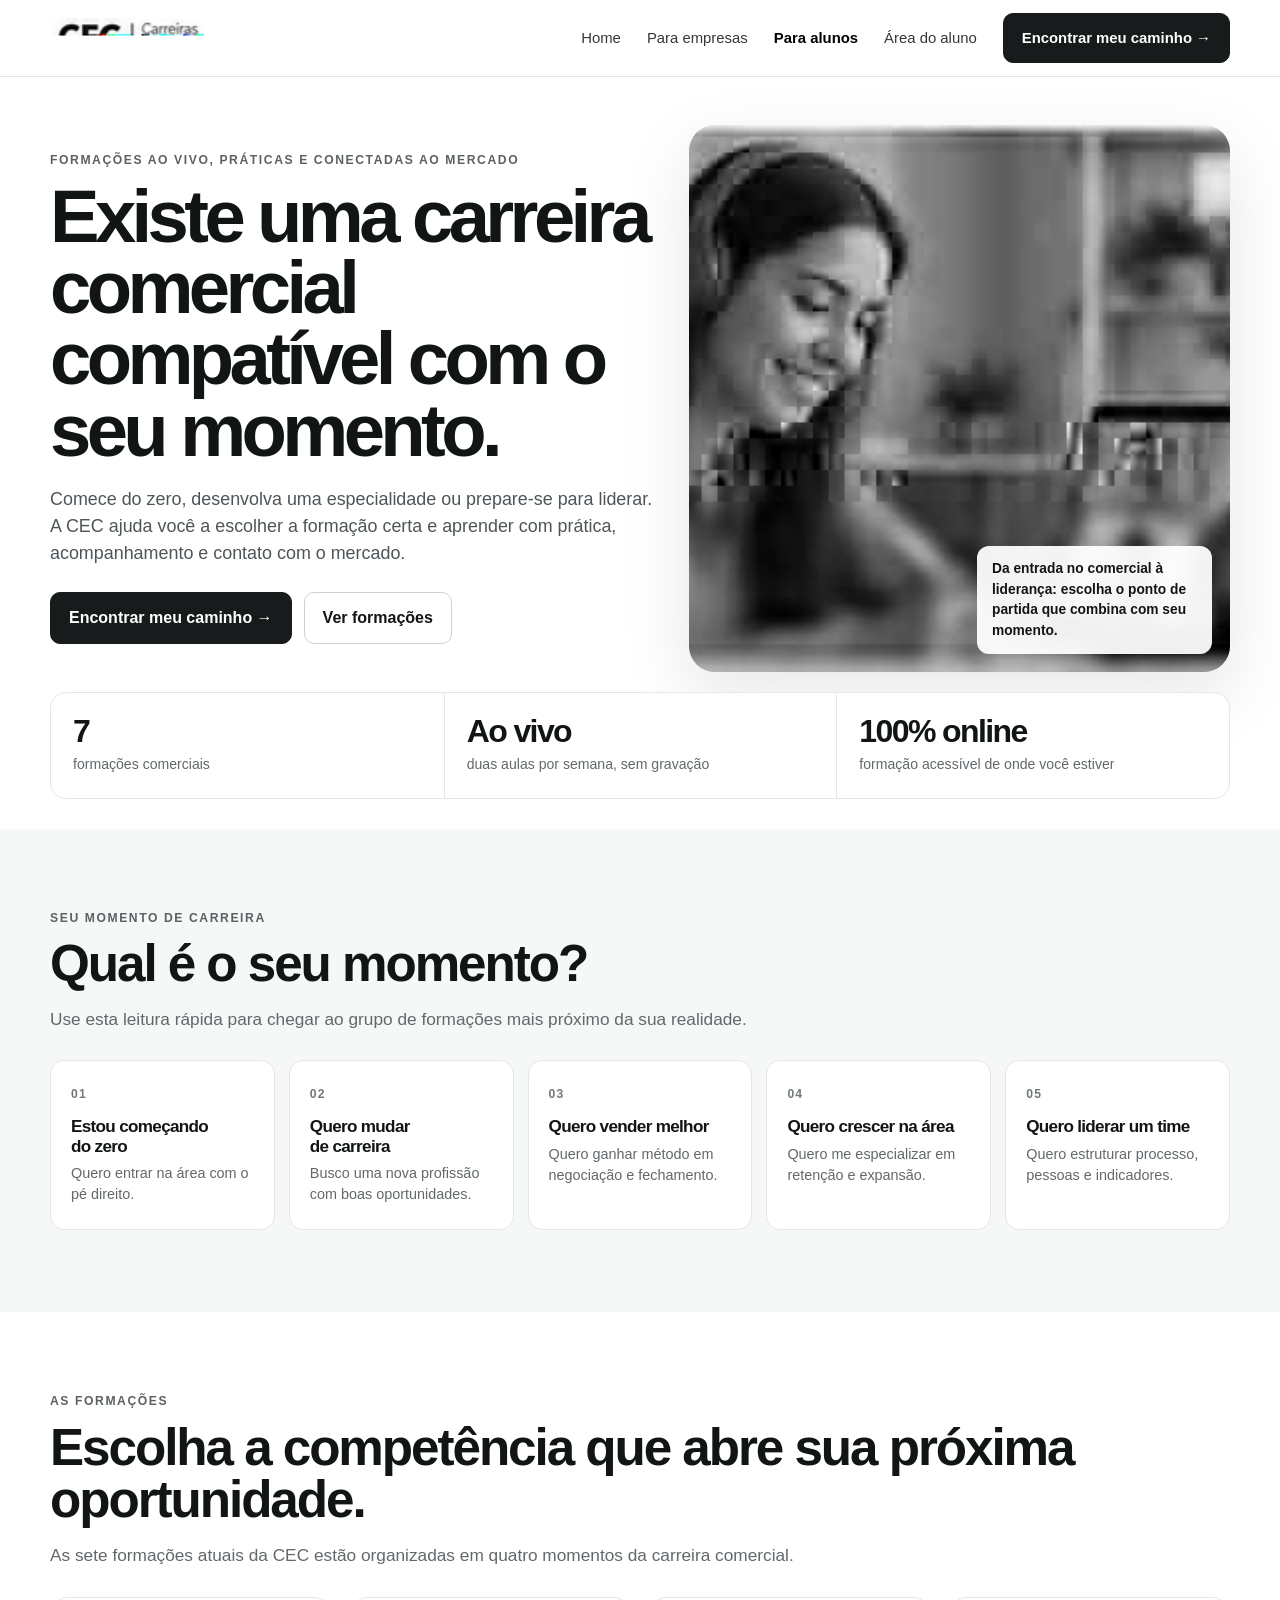
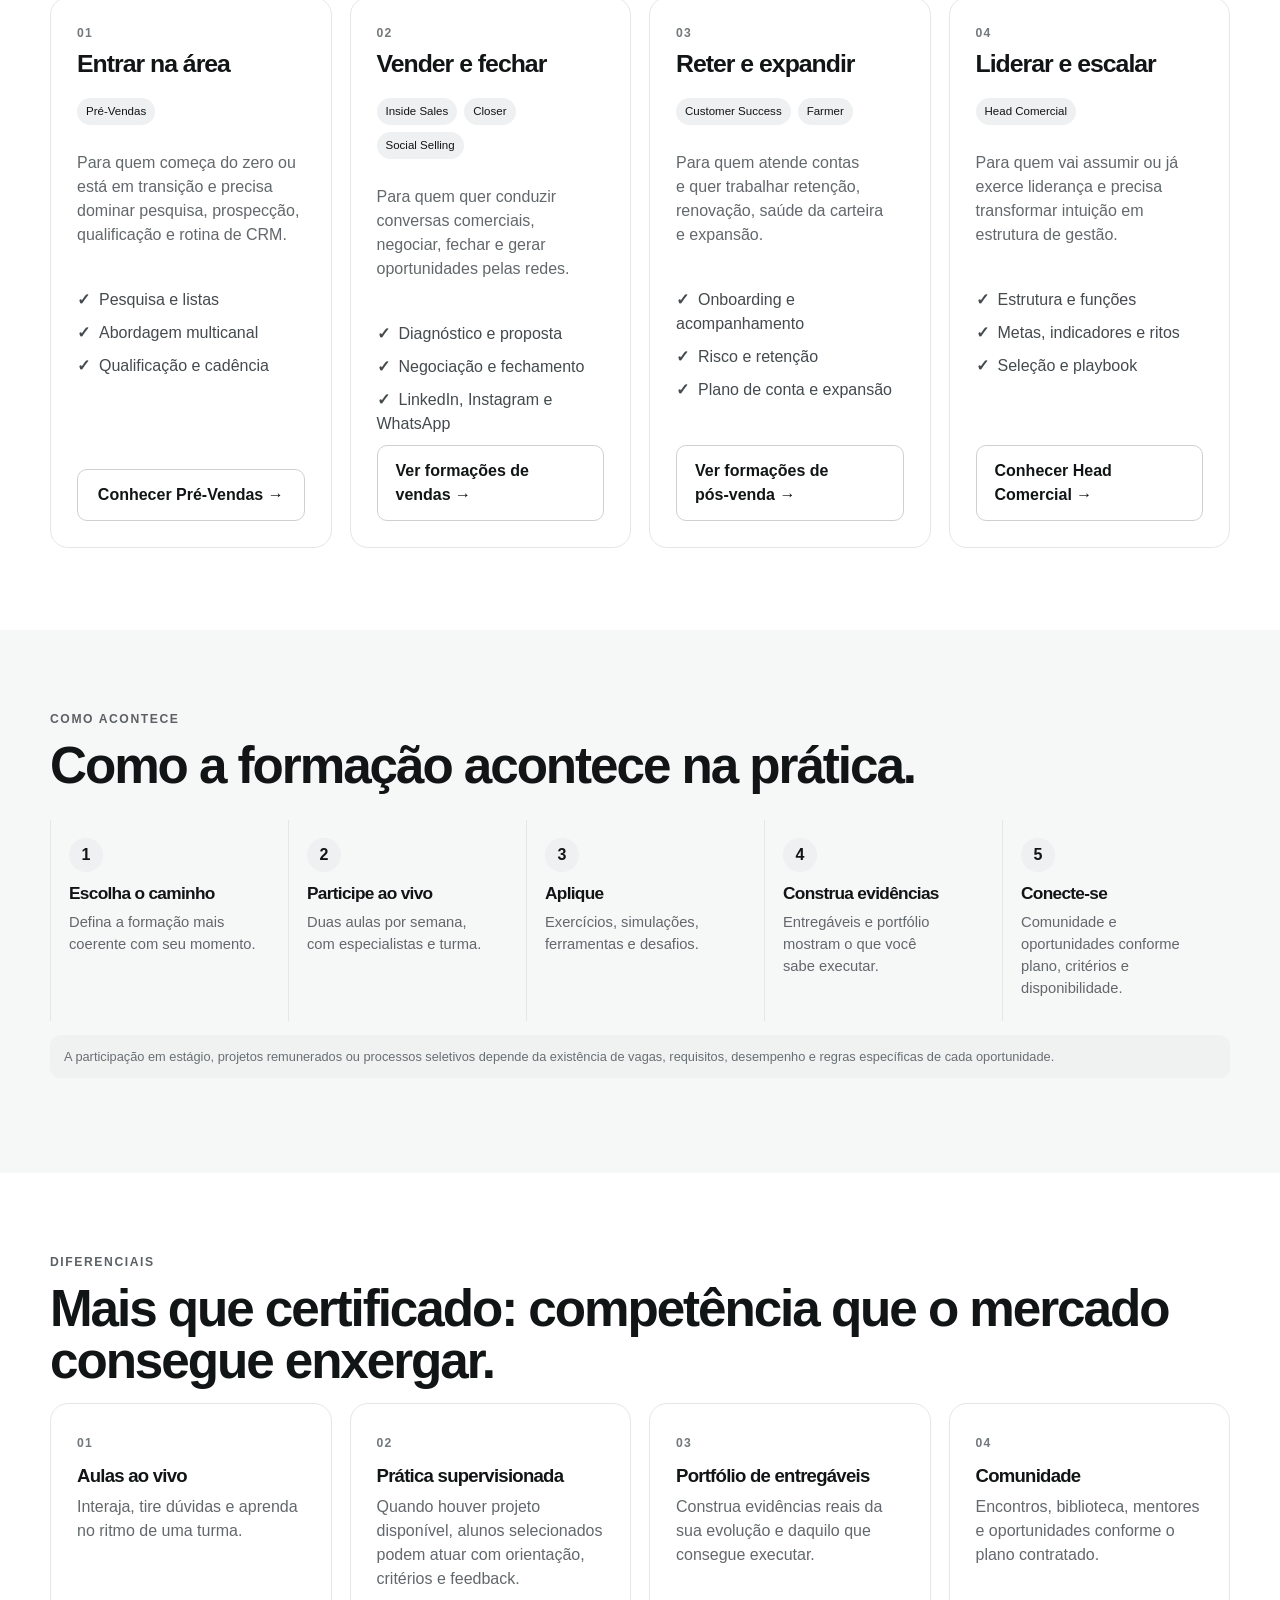
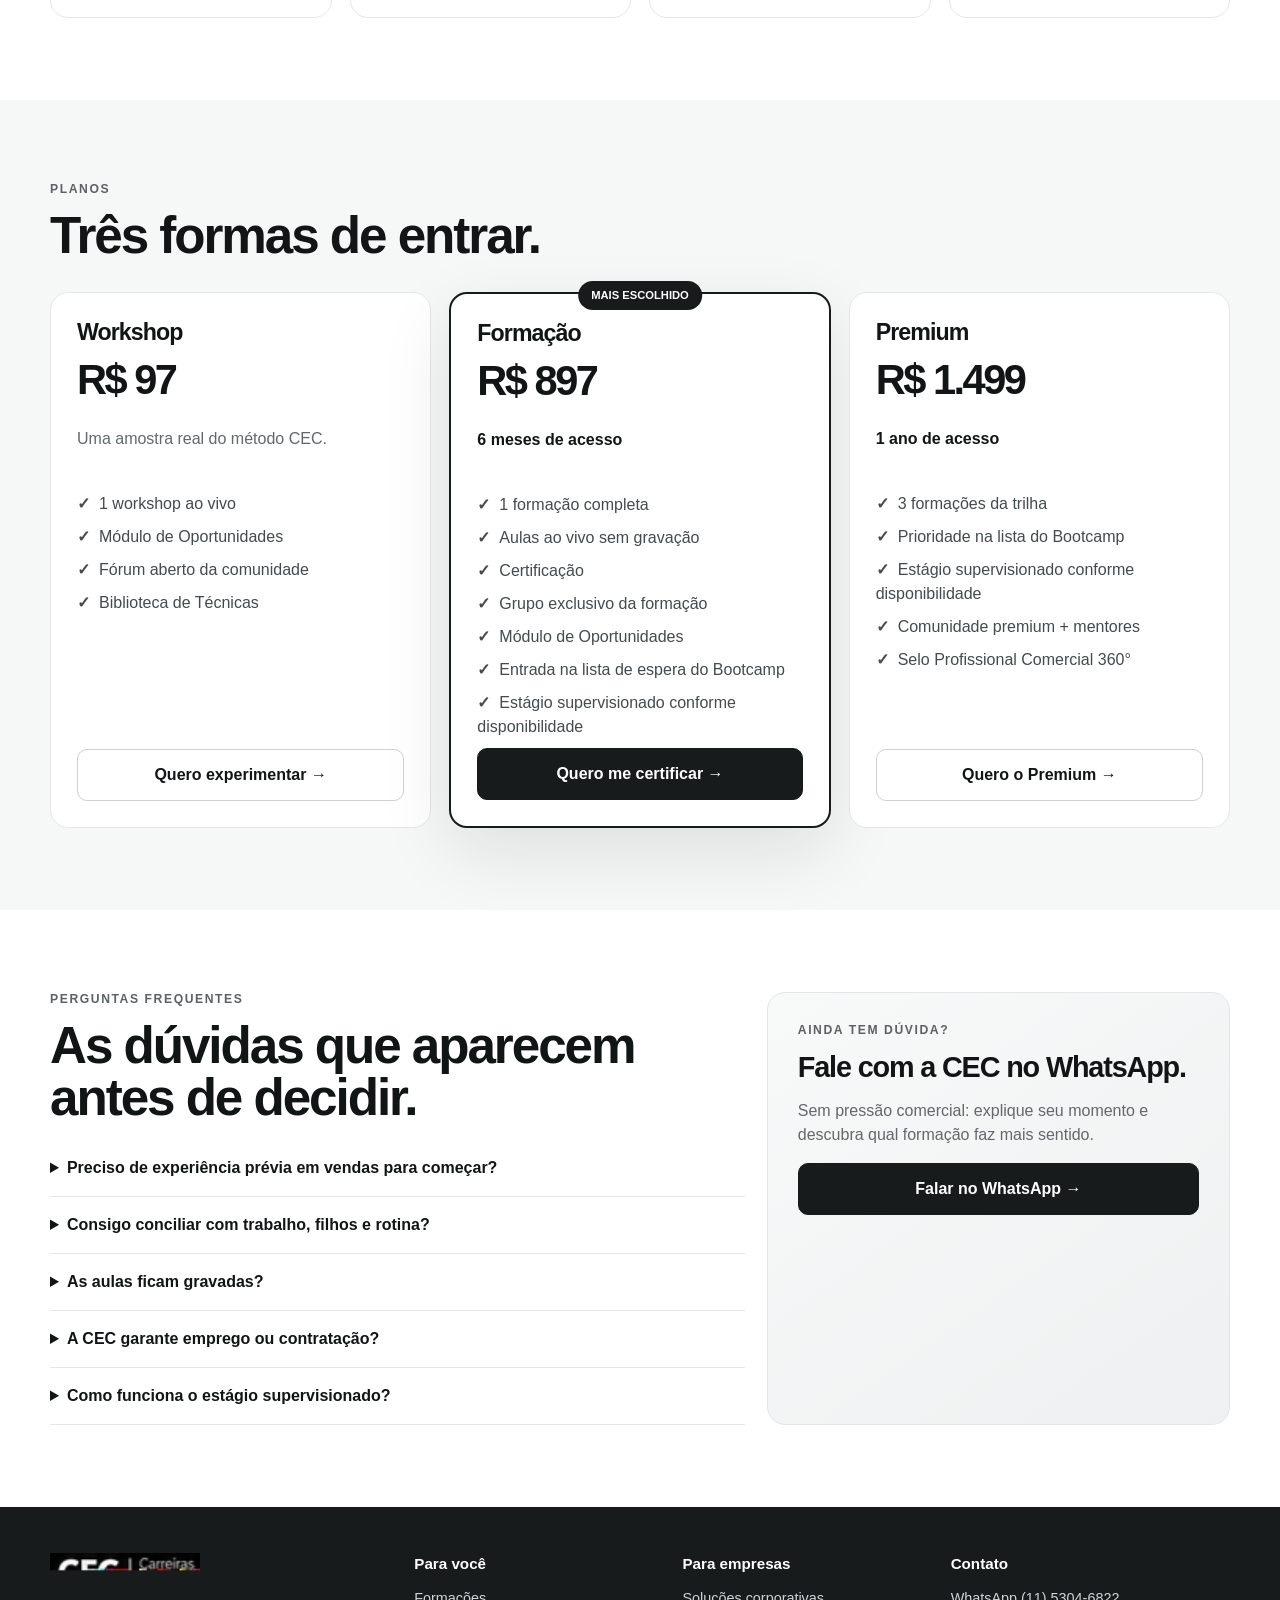
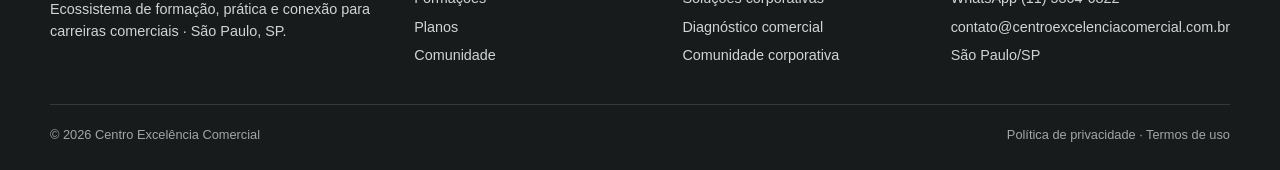
==== alunos/index.html @ f94719df "feat: publish CEC homologation website" ====
<!doctype html>
<html lang="pt-BR">
<head>
  <meta charset="utf-8">
  <meta name="viewport" content="width=device-width,initial-scale=1">
  <title>CEC para Alunos — Formações comerciais ao vivo e práticas</title>
  <meta name="description" content="Sete formações comerciais online e ao vivo, do Pré-Vendas à liderança, com prática, portfólio e comunidade.">
  <meta name="robots" content="noindex,nofollow">
  <meta name="theme-color" content="#121516">
  <meta property="og:title" content="CEC para Alunos">
  <meta property="og:description" content="Existe uma carreira comercial compatível com o seu momento.">
  <meta property="og:type" content="website">
  <link rel="stylesheet" href="/styles.css">
</head>
<body>
  <cec-header page="alunos"></cec-header>
  <main>
    <section class="hero">
      <div class="container hero-grid">
        <div class="hero-copy" data-reveal>
          <p class="eyebrow">Formações ao vivo, práticas e conectadas ao mercado</p>
          <h1>Existe uma carreira comercial compatível com o seu momento.</h1>
          <p>Comece do zero, desenvolva uma especialidade ou prepare-se para liderar. A CEC ajuda você a escolher a formação certa e aprender com prática, acompanhamento e contato com o mercado.</p>
          <div class="button-row">
            <a class="btn btn--primary" href="#momento">Encontrar meu caminho →</a>
            <a class="btn" href="#formacoes">Ver formações</a>
          </div>
        </div>
        <div class="hero-media" data-reveal>
          <img src="/assets/images/alunos-hero.jpg" alt="Profissional participando de uma formação online ao vivo" width="1200" height="800" fetchpriority="high">
          <div class="hero-note">Da entrada no comercial à liderança: escolha o ponto de partida que combina com seu momento.</div>
        </div>
      </div>
      <div class="container" data-reveal>
        <div class="stat-strip">
          <div class="stat"><strong>7</strong><span>formações comerciais</span></div>
          <div class="stat"><strong>Ao vivo</strong><span>duas aulas por semana, sem gravação</span></div>
          <div class="stat"><strong>100% online</strong><span>formação acessível de onde você estiver</span></div>
        </div>
      </div>
    </section>

    <section class="section section--soft" id="momento">
      <div class="container" data-reveal>
        <p class="eyebrow">Seu momento de carreira</p>
        <h2>Qual é o seu momento?</h2>
        <p class="lead">Use esta leitura rápida para chegar ao grupo de formações mais próximo da sua realidade.</p>
        <div class="moment-grid">
          <a class="moment-card" href="#track-entrada"><span class="kicker">01</span><h3>Estou começando do zero</h3><p>Quero entrar na área com o pé direito.</p></a>
          <a class="moment-card" href="#track-entrada"><span class="kicker">02</span><h3>Quero mudar de carreira</h3><p>Busco uma nova profissão com boas oportunidades.</p></a>
          <a class="moment-card" href="#track-vendas"><span class="kicker">03</span><h3>Quero vender melhor</h3><p>Quero ganhar método em negociação e fechamento.</p></a>
          <a class="moment-card" href="#track-pos"><span class="kicker">04</span><h3>Quero crescer na área</h3><p>Quero me especializar em retenção e expansão.</p></a>
          <a class="moment-card" href="#track-lideranca"><span class="kicker">05</span><h3>Quero liderar um time</h3><p>Quero estruturar processo, pessoas e indicadores.</p></a>
        </div>
      </div>
    </section>

    <section class="section" id="formacoes">
      <div class="container" data-reveal>
        <p class="eyebrow">As formações</p>
        <h2>Escolha a competência que abre sua próxima oportunidade.</h2>
        <p class="lead">As sete formações atuais da CEC estão organizadas em quatro momentos da carreira comercial.</p>
        <div class="track-grid">
          <article class="card track-card" id="track-entrada"><span class="index">01</span><h3>Entrar na área</h3><div class="tag-row"><a class="tag" href="https://www.centroexcelenciacomercial.com.br/cursos/pre-vendas" target="_blank" rel="noopener noreferrer">Pré‑Vendas</a></div><p class="muted">Para quem começa do zero ou está em transição e precisa dominar pesquisa, prospecção, qualificação e rotina de CRM.</p><ul class="check-list"><li>Pesquisa e listas</li><li>Abordagem multicanal</li><li>Qualificação e cadência</li></ul><a class="btn" href="https://www.centroexcelenciacomercial.com.br/cursos/pre-vendas" target="_blank" rel="noopener noreferrer">Conhecer Pré‑Vendas →</a></article>
          <article class="card track-card" id="track-vendas"><span class="index">02</span><h3>Vender e fechar</h3><div class="tag-row"><a class="tag" href="https://www.centroexcelenciacomercial.com.br/cursos/inside-sales" target="_blank" rel="noopener noreferrer">Inside Sales</a><a class="tag" href="https://www.centroexcelenciacomercial.com.br/cursos/closer" target="_blank" rel="noopener noreferrer">Closer</a><a class="tag" href="https://www.centroexcelenciacomercial.com.br/cursos/social-selling" target="_blank" rel="noopener noreferrer">Social Selling</a></div><p class="muted">Para quem quer conduzir conversas comerciais, negociar, fechar e gerar oportunidades pelas redes.</p><ul class="check-list"><li>Diagnóstico e proposta</li><li>Negociação e fechamento</li><li>LinkedIn, Instagram e WhatsApp</li></ul><a class="btn" href="https://www.centroexcelenciacomercial.com.br/cursos/inside-sales" target="_blank" rel="noopener noreferrer">Ver formações de vendas →</a></article>
          <article class="card track-card" id="track-pos"><span class="index">03</span><h3>Reter e expandir</h3><div class="tag-row"><a class="tag" href="https://www.centroexcelenciacomercial.com.br/cursos/customer-success" target="_blank" rel="noopener noreferrer">Customer Success</a><a class="tag" href="https://www.centroexcelenciacomercial.com.br/cursos/farmer" target="_blank" rel="noopener noreferrer">Farmer</a></div><p class="muted">Para quem atende contas e quer trabalhar retenção, renovação, saúde da carteira e expansão.</p><ul class="check-list"><li>Onboarding e acompanhamento</li><li>Risco e retenção</li><li>Plano de conta e expansão</li></ul><a class="btn" href="https://www.centroexcelenciacomercial.com.br/cursos/customer-success" target="_blank" rel="noopener noreferrer">Ver formações de pós‑venda →</a></article>
          <article class="card track-card" id="track-lideranca"><span class="index">04</span><h3>Liderar e escalar</h3><div class="tag-row"><a class="tag" href="https://www.centroexcelenciacomercial.com.br/cursos/head-comercial" target="_blank" rel="noopener noreferrer">Head Comercial</a></div><p class="muted">Para quem vai assumir ou já exerce liderança e precisa transformar intuição em estrutura de gestão.</p><ul class="check-list"><li>Estrutura e funções</li><li>Metas, indicadores e ritos</li><li>Seleção e playbook</li></ul><a class="btn" href="https://www.centroexcelenciacomercial.com.br/cursos/head-comercial" target="_blank" rel="noopener noreferrer">Conhecer Head Comercial →</a></article>
        </div>
      </div>
    </section>

    <section class="section section--soft">
      <div class="container" data-reveal>
        <p class="eyebrow">Como acontece</p>
        <h2>Como a formação acontece na prática.</h2>
        <div class="timeline-5">
          <div class="step"><span class="step-num">1</span><h3>Escolha o caminho</h3><p>Defina a formação mais coerente com seu momento.</p></div>
          <div class="step"><span class="step-num">2</span><h3>Participe ao vivo</h3><p>Duas aulas por semana, com especialistas e turma.</p></div>
          <div class="step"><span class="step-num">3</span><h3>Aplique</h3><p>Exercícios, simulações, ferramentas e desafios.</p></div>
          <div class="step"><span class="step-num">4</span><h3>Construa evidências</h3><p>Entregáveis e portfólio mostram o que você sabe executar.</p></div>
          <div class="step"><span class="step-num">5</span><h3>Conecte-se</h3><p>Comunidade e oportunidades conforme plano, critérios e disponibilidade.</p></div>
        </div>
        <p class="disclaimer">A participação em estágio, projetos remunerados ou processos seletivos depende da existência de vagas, requisitos, desempenho e regras específicas de cada oportunidade.</p>
      </div>
    </section>

    <section class="section">
      <div class="container" data-reveal>
        <p class="eyebrow">Diferenciais</p>
        <h2>Mais que certificado: competência que o mercado consegue enxergar.</h2>
        <div class="grid-4">
          <article class="card feature-card"><span class="kicker">01</span><h3>Aulas ao vivo</h3><p>Interaja, tire dúvidas e aprenda no ritmo de uma turma.</p></article>
          <article class="card feature-card"><span class="kicker">02</span><h3>Prática supervisionada</h3><p>Quando houver projeto disponível, alunos selecionados podem atuar com orientação, critérios e feedback.</p></article>
          <article class="card feature-card"><span class="kicker">03</span><h3>Portfólio de entregáveis</h3><p>Construa evidências reais da sua evolução e daquilo que consegue executar.</p></article>
          <article class="card feature-card"><span class="kicker">04</span><h3>Comunidade</h3><p>Encontros, biblioteca, mentores e oportunidades conforme o plano contratado.</p></article>
        </div>
      </div>
    </section>

    <section class="section section--soft" id="planos">
      <div class="container" data-reveal>
        <p class="eyebrow">Planos</p>
        <h2>Três formas de entrar.</h2>
        <div class="plans-grid">
          <article class="card plan-card"><h3>Workshop</h3><div class="price">R$ 97</div><p class="muted">Uma amostra real do método CEC.</p><ul class="check-list"><li>1 workshop ao vivo</li><li>Módulo de Oportunidades</li><li>Fórum aberto da comunidade</li><li>Biblioteca de Técnicas</li></ul><a class="btn" href="https://comunidade.centroexcelenciacomercial.com.br/registrar" target="_blank" rel="noopener noreferrer">Quero experimentar →</a></article>
          <article class="card plan-card plan-card--featured"><span class="plan-badge">MAIS ESCOLHIDO</span><h3>Formação</h3><div class="price">R$ 897</div><p><strong>6 meses de acesso</strong></p><ul class="check-list"><li>1 formação completa</li><li>Aulas ao vivo sem gravação</li><li>Certificação</li><li>Grupo exclusivo da formação</li><li>Módulo de Oportunidades</li><li>Entrada na lista de espera do Bootcamp</li><li>Estágio supervisionado conforme disponibilidade</li></ul><a class="btn btn--primary" href="https://comunidade.centroexcelenciacomercial.com.br/registrar" target="_blank" rel="noopener noreferrer">Quero me certificar →</a></article>
          <article class="card plan-card"><h3>Premium</h3><div class="price">R$ 1.499</div><p><strong>1 ano de acesso</strong></p><ul class="check-list"><li>3 formações da trilha</li><li>Prioridade na lista do Bootcamp</li><li>Estágio supervisionado conforme disponibilidade</li><li>Comunidade premium + mentores</li><li>Selo Profissional Comercial 360°</li></ul><a class="btn" href="https://comunidade.centroexcelenciacomercial.com.br/registrar" target="_blank" rel="noopener noreferrer">Quero o Premium →</a></article>
        </div>
      </div>
    </section>

    <section class="section">
      <div class="container faq-layout" data-reveal>
        <div>
          <p class="eyebrow">Perguntas frequentes</p>
          <h2>As dúvidas que aparecem antes de decidir.</h2>
          <details><summary>Preciso de experiência prévia em vendas para começar?</summary><p>Não. A formação em Pré‑Vendas foi desenhada para quem começa do zero. Quem já atua pode entrar diretamente em uma formação mais avançada.</p></details>
          <details><summary>Consigo conciliar com trabalho, filhos e rotina?</summary><p>As aulas ao vivo acontecem duas vezes por semana e há materiais e exercícios para estudar no seu tempo. A formação é online, mas exige participação e prática.</p></details>
          <details><summary>As aulas ficam gravadas?</summary><p>Não. As aulas são ao vivo, sem gravação. Materiais de apoio e a Biblioteca de Técnicas ficam disponíveis conforme o plano.</p></details>
          <details><summary>A CEC garante emprego ou contratação?</summary><p>Não. A CEC oferece formação, prática e conexão com oportunidades. Contratação e renda dependem de vagas, critérios das empresas e desempenho de cada participante.</p></details>
          <details><summary>Como funciona o estágio supervisionado?</summary><p>É uma prática guiada, disponível apenas quando houver projeto e para alunos selecionados conforme os critérios de cada oportunidade.</p></details>
        </div>
        <aside class="cta-panel">
          <p class="eyebrow">Ainda tem dúvida?</p>
          <h3 style="font-size:1.8rem;margin:0 0 12px">Fale com a CEC no WhatsApp.</h3>
          <p class="muted">Sem pressão comercial: explique seu momento e descubra qual formação faz mais sentido.</p>
          <a class="btn btn--primary btn--full" href="https://api.whatsapp.com/send/?phone=551153046822&text=Ol%C3%A1%21%20Vim%20pelo%20site%20da%20CEC%20e%20quero%20entender%20qual%20forma%C3%A7%C3%A3o%20combina%20comigo." target="_blank" rel="noopener noreferrer">Falar no WhatsApp →</a>
        </aside>
      </div>
    </section>
  </main>
  <cec-footer></cec-footer>
  <a class="btn btn--primary mobile-cta" href="https://api.whatsapp.com/send/?phone=551153046822" target="_blank" rel="noopener noreferrer">Falar com a CEC no WhatsApp</a>
  <script type="module" src="/app.js"></script>
</body>
</html>
---- styles.css ----
/* CEC Website — consolidated stylesheet */
:root {
  --cec-ink:#121516; --cec-ink-2:#252a2c; --cec-muted:#62686b; --cec-muted-2:#7d8386;
  --cec-line:#e4e6e7; --cec-soft:#f6f7f7; --cec-soft-2:#eef0f1; --cec-paper:#fff;
  --cec-dark:#171b1c; --cec-focus:#3154d5; --cec-radius-sm:10px; --cec-radius:18px;
  --cec-radius-lg:26px; --cec-shadow-sm:0 10px 30px rgba(17,21,22,.06);
  --cec-shadow:0 24px 70px rgba(17,21,22,.10); --cec-max:1180px;
  --cec-font:Inter,ui-sans-serif,-apple-system,BlinkMacSystemFont,"Segoe UI",Roboto,Helvetica,Arial,sans-serif;
}
*{box-sizing:border-box} html{scroll-behavior:smooth;scroll-padding-top:92px}
body{margin:0;font-family:var(--cec-font);color:var(--cec-ink);background:var(--cec-paper);line-height:1.5;-webkit-font-smoothing:antialiased;text-rendering:optimizeLegibility}
body.menu-open{overflow:hidden} img{display:block;max-width:100%} a{color:inherit;text-decoration:none}
button,input,select,textarea{font:inherit} button{color:inherit}
a:focus-visible,button:focus-visible,input:focus-visible,select:focus-visible,textarea:focus-visible,summary:focus-visible{outline:3px solid var(--cec-focus);outline-offset:3px}
::selection{background:#dfe3e5;color:#050606}.container{width:min(var(--cec-max),calc(100% - 40px));margin-inline:auto}
.section{padding:82px 0}.section--compact{padding:56px 0}.section--soft{background:var(--cec-soft)}
.section--dark{background:var(--cec-dark);color:#fff}.eyebrow{margin:0 0 12px;color:#5b6164;font-size:.76rem;line-height:1.3;font-weight:800;letter-spacing:.13em;text-transform:uppercase}
.section--dark .eyebrow{color:#bfc5c7}h1,h2,h3,p{text-wrap:pretty}h1,h2,h3{letter-spacing:-.04em}
h2{margin:0 0 16px;font-size:clamp(2rem,4vw,3.6rem);line-height:1.02}h3{line-height:1.12}
.lead{max-width:790px;margin:0;color:var(--cec-muted);font-size:1.08rem}.section--dark .lead{color:#c9ced0}
.muted{color:var(--cec-muted)}.small{font-size:.84rem;color:var(--cec-muted)}
[data-reveal]{opacity:0;transform:translateY(18px);transition:opacity .55s ease,transform .55s ease}[data-reveal].is-visible{opacity:1;transform:translateY(0)}
.btn{display:inline-flex;align-items:center;justify-content:center;gap:10px;min-height:48px;padding:13px 18px;border:1px solid #cdd1d3;border-radius:var(--cec-radius-sm);background:#fff;font-weight:780;cursor:pointer;transition:transform .18s ease,border-color .18s ease,background .18s ease,color .18s ease}
.btn:hover{transform:translateY(-1px);border-color:#aeb4b7}.btn--primary{color:#fff;border-color:var(--cec-dark);background:var(--cec-dark)}.btn--primary:hover{background:#050707}
.btn--full{width:100%}.button-row{display:flex;flex-wrap:wrap;gap:12px;margin-top:26px}
.site-header{position:sticky;top:0;z-index:50;border-bottom:1px solid var(--cec-line);background:rgba(255,255,255,.94);backdrop-filter:blur(14px)}
.header-inner{display:flex;align-items:center;justify-content:space-between;gap:24px;min-height:76px}.brand{display:inline-flex;align-items:center}.brand img{width:154px;height:auto}
.nav{display:flex;align-items:center;gap:26px;font-size:.93rem}.nav>a:not(.btn){color:#34393b}.nav>a:not(.btn):hover,.nav>a[aria-current="page"]{color:#000}.nav>a[aria-current="page"]{font-weight:760}
.nav-toggle{display:none;width:44px;height:44px;border:0;border-radius:10px;background:transparent;cursor:pointer}
.nav-toggle-lines,.nav-toggle-lines::before,.nav-toggle-lines::after{position:relative;display:block;width:22px;height:2px;margin:auto;background:var(--cec-ink);transition:.2s ease;content:""}
.nav-toggle-lines::before{position:absolute;top:-7px}.nav-toggle-lines::after{position:absolute;top:7px}.nav-toggle[aria-expanded="true"] .nav-toggle-lines{background:transparent}
.nav-toggle[aria-expanded="true"] .nav-toggle-lines::before{top:0;transform:rotate(45deg)}.nav-toggle[aria-expanded="true"] .nav-toggle-lines::after{top:0;transform:rotate(-45deg)}
.site-footer{padding:46px 0 26px;color:#fff;background:var(--cec-dark)}.footer-grid{display:grid;grid-template-columns:1.4fr repeat(3,1fr);gap:28px}
.footer-grid h4{margin:0 0 12px;font-size:.95rem}.footer-grid a,.footer-grid p{display:block;margin:7px 0;color:#cfd5d7;font-size:.9rem}.footer-grid a:hover{color:#fff}
.footer-logo{width:150px;filter:invert(1)}.footer-bottom{display:flex;justify-content:space-between;gap:20px;margin-top:30px;padding-top:20px;border-top:1px solid #343a3c;color:#9fa7aa;font-size:.8rem}
.card{padding:26px;border:1px solid var(--cec-line);border-radius:var(--cec-radius);background:#fff}.card--dark{color:#fff;border-color:var(--cec-dark);background:var(--cec-dark)}
.card--lift{transition:transform .2s ease,box-shadow .2s ease,border-color .2s ease}.card--lift:hover{transform:translateY(-4px);border-color:#cdd1d3;box-shadow:var(--cec-shadow-sm)}
.index,.kicker{font-size:.76rem;font-weight:850;letter-spacing:.1em;text-transform:uppercase;color:#72787b}.card--dark .index,.card--dark .kicker{color:#bdc4c7}
.grid-2,.grid-3,.grid-4,.grid-5{display:grid;gap:18px}.grid-2{grid-template-columns:repeat(2,minmax(0,1fr))}.grid-3{grid-template-columns:repeat(3,minmax(0,1fr))}
.grid-4{grid-template-columns:repeat(4,minmax(0,1fr))}.grid-5{grid-template-columns:repeat(5,minmax(0,1fr))}
.hero{padding:48px 0 30px;overflow:hidden}.hero-grid{display:grid;grid-template-columns:1.06fr .94fr;align-items:stretch;gap:30px}.hero-copy{align-self:center;padding:28px 0}
.hero h1{max-width:900px;margin:0 0 20px;font-size:clamp(2.8rem,5.8vw,5rem);line-height:.96;letter-spacing:-.062em}.hero-copy>p:not(.eyebrow){max-width:760px;margin:0;color:#4e5558;font-size:1.12rem}
.hero-media{position:relative;min-height:440px;overflow:hidden;border-radius:var(--cec-radius-lg);background:#dfe2e3;box-shadow:var(--cec-shadow)}
.hero-media img{width:100%;height:100%;object-fit:cover;filter:grayscale(1);transform:scale(1.015);transition:transform .7s ease}.hero-media:hover img{transform:scale(1.045)}
.hero-media::after{position:absolute;inset:0;background:linear-gradient(180deg,transparent 58%,rgba(0,0,0,.2));content:"";pointer-events:none}
.hero-note{position:absolute;right:18px;bottom:18px;z-index:2;max-width:235px;padding:13px 15px;border-radius:12px;background:rgba(255,255,255,.94);box-shadow:0 10px 35px rgba(0,0,0,.1);font-size:.86rem;font-weight:700}
.stat-strip{display:grid;grid-template-columns:repeat(3,1fr);margin-top:20px;overflow:hidden;border:1px solid var(--cec-line);border-radius:16px;background:#fff}.stat{padding:22px}.stat+.stat{border-left:1px solid var(--cec-line)}
.stat strong{display:block;font-size:2rem;line-height:1;letter-spacing:-.05em}.stat span{display:block;margin-top:7px;color:var(--cec-muted);font-size:.88rem}
.step-strip{display:grid;grid-template-columns:repeat(4,1fr);gap:14px;margin-top:28px}.step{padding:18px 18px 22px;border-top:1px solid #cfd3d5}
.step-num{display:inline-grid;place-items:center;width:34px;height:34px;margin-bottom:12px;border-radius:50%;background:var(--cec-soft-2);font-weight:850}.step h3{margin:0 0 7px;font-size:1.08rem}.step p{margin:0;color:var(--cec-muted);font-size:.92rem}
.check-list{margin:16px 0 0;padding:0;list-style:none}.check-list li{margin:9px 0;color:#444a4d}.check-list li::before{margin-right:9px;font-weight:900;content:"✓"}.card--dark .check-list li{color:#d7dcde}
.disclaimer{margin-top:14px;padding:12px 14px;border-radius:10px;background:#f0f2f2;color:#686f72;font-size:.8rem}.tag-row{display:flex;flex-wrap:wrap;gap:7px;margin:10px 0}
.tag{padding:5px 9px;border-radius:999px;background:var(--cec-soft-2);font-size:.72rem}.tag:hover{background:#dfe3e4}
.mobile-cta{display:none;position:fixed;left:14px;right:14px;bottom:14px;z-index:60;box-shadow:0 12px 34px rgba(0,0,0,.18)}
.home-choice{display:grid;grid-template-columns:repeat(2,minmax(0,1fr));gap:18px;margin-top:28px}.home-choice .card{min-height:325px;display:flex;flex-direction:column}.home-choice h3{margin:8px 0 12px;font-size:clamp(1.65rem,3vw,2.35rem)}.home-choice p{margin:0;color:var(--cec-muted)}.home-choice .btn{margin-top:auto}
.home-trust{display:grid;grid-template-columns:1.1fr .9fr;gap:24px;align-items:center;padding:34px;border:1px solid var(--cec-line);border-radius:22px;background:linear-gradient(135deg,#fafafa,#eef0f1)}
.problem-head{max-width:860px;margin:0 auto 34px;text-align:center}.problem-card h3,.feature-card h3{margin:12px 0 8px;font-size:1.16rem}.problem-card p,.feature-card p{margin:0;color:var(--cec-muted)}
.solutions-grid{display:grid;grid-template-columns:repeat(5,minmax(0,1fr));gap:14px;margin-top:28px}.solution-card{display:flex;flex-direction:column;min-height:320px}.solution-card h3{margin:8px 0 12px;font-size:1.35rem}.solution-card p{margin:0}.solution-card .btn{margin-top:auto}
.compare-grid{display:grid;grid-template-columns:1fr 1fr;gap:18px;margin-top:28px}.compare-list{margin:0;padding:0;list-style:none}.compare-list li{display:flex;gap:10px;padding:12px 0;border-bottom:1px solid var(--cec-line)}.card--dark .compare-list li{border-color:#3b4244}
.proof-grid{display:grid;grid-template-columns:.8fr 1.2fr;gap:18px}.proof-stat{padding:18px 0}.proof-stat+.proof-stat{border-top:1px solid var(--cec-line)}.proof-stat strong{display:block;font-size:2rem;letter-spacing:-.05em}.proof-stat span{color:var(--cec-muted)}
.form-layout{display:grid;grid-template-columns:.88fr 1.12fr;gap:24px;align-items:start}.form-grid{display:grid;grid-template-columns:1fr 1fr;gap:13px}.field--full{grid-column:1/-1}.field label{display:block;margin-bottom:7px;font-size:.8rem;font-weight:760}
.field input,.field select,.field textarea{width:100%;padding:12px 13px;border:1px solid #d7dbdd;border-radius:9px;background:#fff;color:var(--cec-ink)}.field textarea{min-height:98px;resize:vertical}.form-status{min-height:22px;margin:12px 0 0;color:var(--cec-muted);font-size:.82rem}
.moment-grid{display:grid;grid-template-columns:repeat(5,minmax(0,1fr));gap:14px;margin-top:28px}.moment-card{min-height:170px;padding:20px;border:1px solid var(--cec-line);border-radius:14px;background:#fff;transition:transform .2s ease,box-shadow .2s ease}
.moment-card:hover{transform:translateY(-3px);box-shadow:var(--cec-shadow-sm)}.moment-card h3{margin:12px 0 7px;font-size:1.07rem}.moment-card p{margin:0;color:var(--cec-muted);font-size:.9rem}
.track-grid{display:grid;grid-template-columns:repeat(4,minmax(0,1fr));gap:18px;margin-top:28px}.track-card{display:flex;flex-direction:column;min-height:460px}.track-card h3{margin:8px 0 10px;font-size:1.55rem}.track-card .btn{margin-top:auto}
.timeline-5{display:grid;grid-template-columns:repeat(5,minmax(0,1fr));gap:10px;margin-top:28px}.timeline-5 .step{border-top:0;border-left:1px solid var(--cec-line)}
.plans-grid{display:grid;grid-template-columns:repeat(3,minmax(0,1fr));gap:18px;margin-top:30px;align-items:stretch}.plan-card{position:relative;display:flex;flex-direction:column}.plan-card h3{margin:0 0 4px;font-size:1.45rem}.plan-card .btn{margin-top:auto}
.plan-card--featured{border:2px solid var(--cec-dark);box-shadow:var(--cec-shadow)}.plan-badge{position:absolute;top:-13px;left:50%;transform:translateX(-50%);padding:6px 13px;border-radius:999px;background:var(--cec-dark);color:#fff;font-size:.7rem;font-weight:850;white-space:nowrap}
.price{font-size:2.6rem;font-weight:850;letter-spacing:-.06em}.faq-layout{display:grid;grid-template-columns:1.2fr .8fr;gap:22px}.faq-layout details{padding:16px 0;border-bottom:1px solid var(--cec-line)}.faq-layout summary{cursor:pointer;font-weight:760}.faq-layout details p{margin:10px 0 4px;color:var(--cec-muted)}
.cta-panel{padding:30px;border:1px solid var(--cec-line);border-radius:var(--cec-radius);background:linear-gradient(145deg,#f8f9f9,#eef0f1)}
@media(max-width:1080px){.solutions-grid{grid-template-columns:repeat(2,1fr)}.track-grid{grid-template-columns:repeat(2,1fr)}.moment-grid{grid-template-columns:repeat(3,1fr)}}
@media(max-width:980px){.nav-toggle{display:inline-grid;place-items:center}.nav{display:none;position:absolute;left:20px;right:20px;top:68px;padding:16px;border:1px solid var(--cec-line);border-radius:14px;background:#fff;box-shadow:var(--cec-shadow);flex-direction:column;align-items:stretch;gap:8px}.nav.open{display:flex}.nav>a:not(.btn){padding:11px 8px}.hero-grid{grid-template-columns:1fr}.hero-media{min-height:350px}.grid-5{grid-template-columns:repeat(2,1fr)}.grid-4{grid-template-columns:repeat(2,1fr)}.step-strip{grid-template-columns:repeat(2,1fr)}.footer-grid{grid-template-columns:1fr 1fr}.home-trust,.form-layout,.proof-grid,.faq-layout{grid-template-columns:1fr}.timeline-5{grid-template-columns:repeat(2,1fr)}}
@media(max-width:680px){.container{width:min(var(--cec-max),calc(100% - 26px))}.section{padding:60px 0}.section--compact{padding:44px 0}.header-inner{min-height:68px}.brand img{width:136px}.hero{padding-top:26px}.hero-copy{padding:8px 0}.hero h1{font-size:2.7rem}.hero-media{min-height:290px}.hero-note{left:14px;right:14px;bottom:14px;max-width:none}.grid-2,.grid-3,.grid-4,.grid-5,.step-strip,.stat-strip,.footer-grid,.home-choice,.solutions-grid,.moment-grid,.track-grid,.plans-grid,.compare-grid,.timeline-5,.form-grid{grid-template-columns:1fr}.field--full{grid-column:auto}.stat+.stat{border-left:0;border-top:1px solid var(--cec-line)}.footer-bottom{display:block}.footer-bottom>*{display:block;margin-top:8px}.site-footer{padding-bottom:92px}.mobile-cta.visible{display:flex}.home-choice .card,.solution-card,.track-card{min-height:0}}
@media(prefers-reduced-motion:reduce){html{scroll-behavior:auto}*,*::before,*::after{animation-duration:.01ms!important;animation-iteration-count:1!important;transition-duration:.01ms!important;scroll-behavior:auto!important}[data-reveal]{opacity:1;transform:none}}
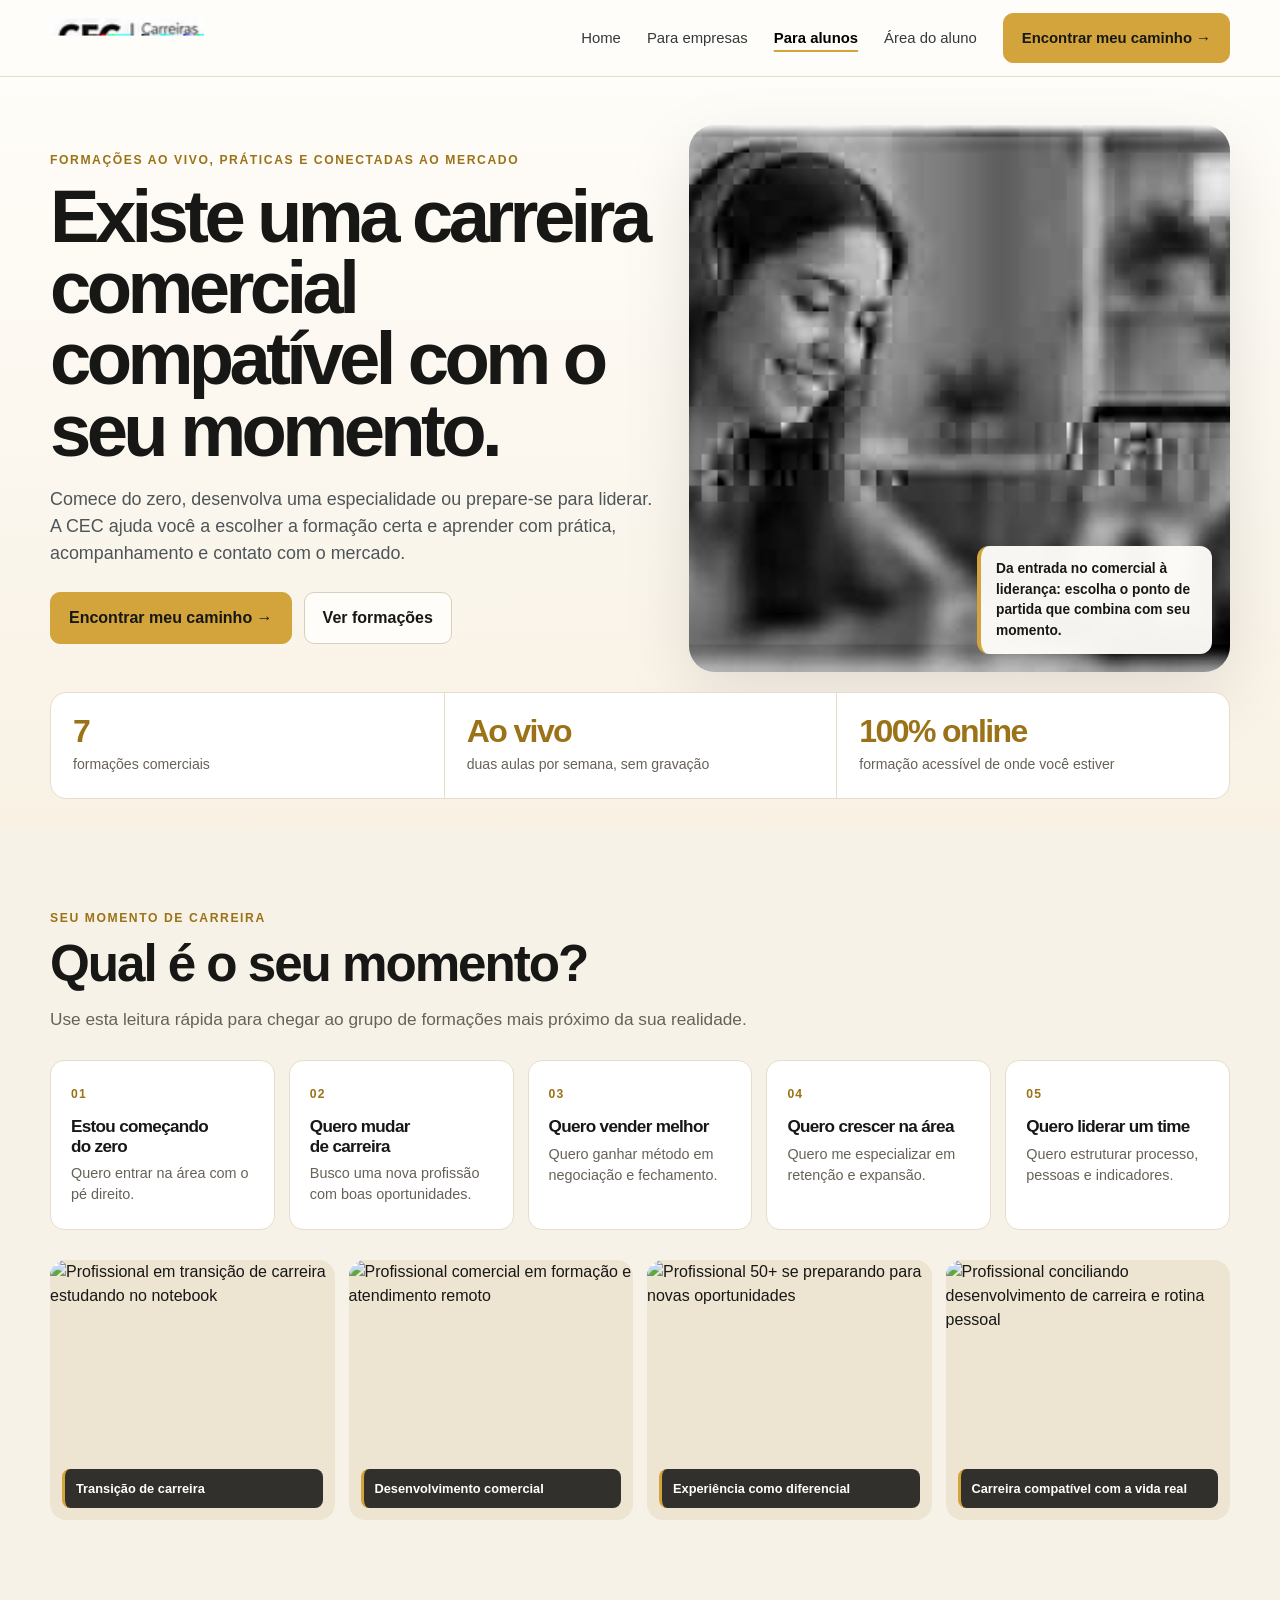
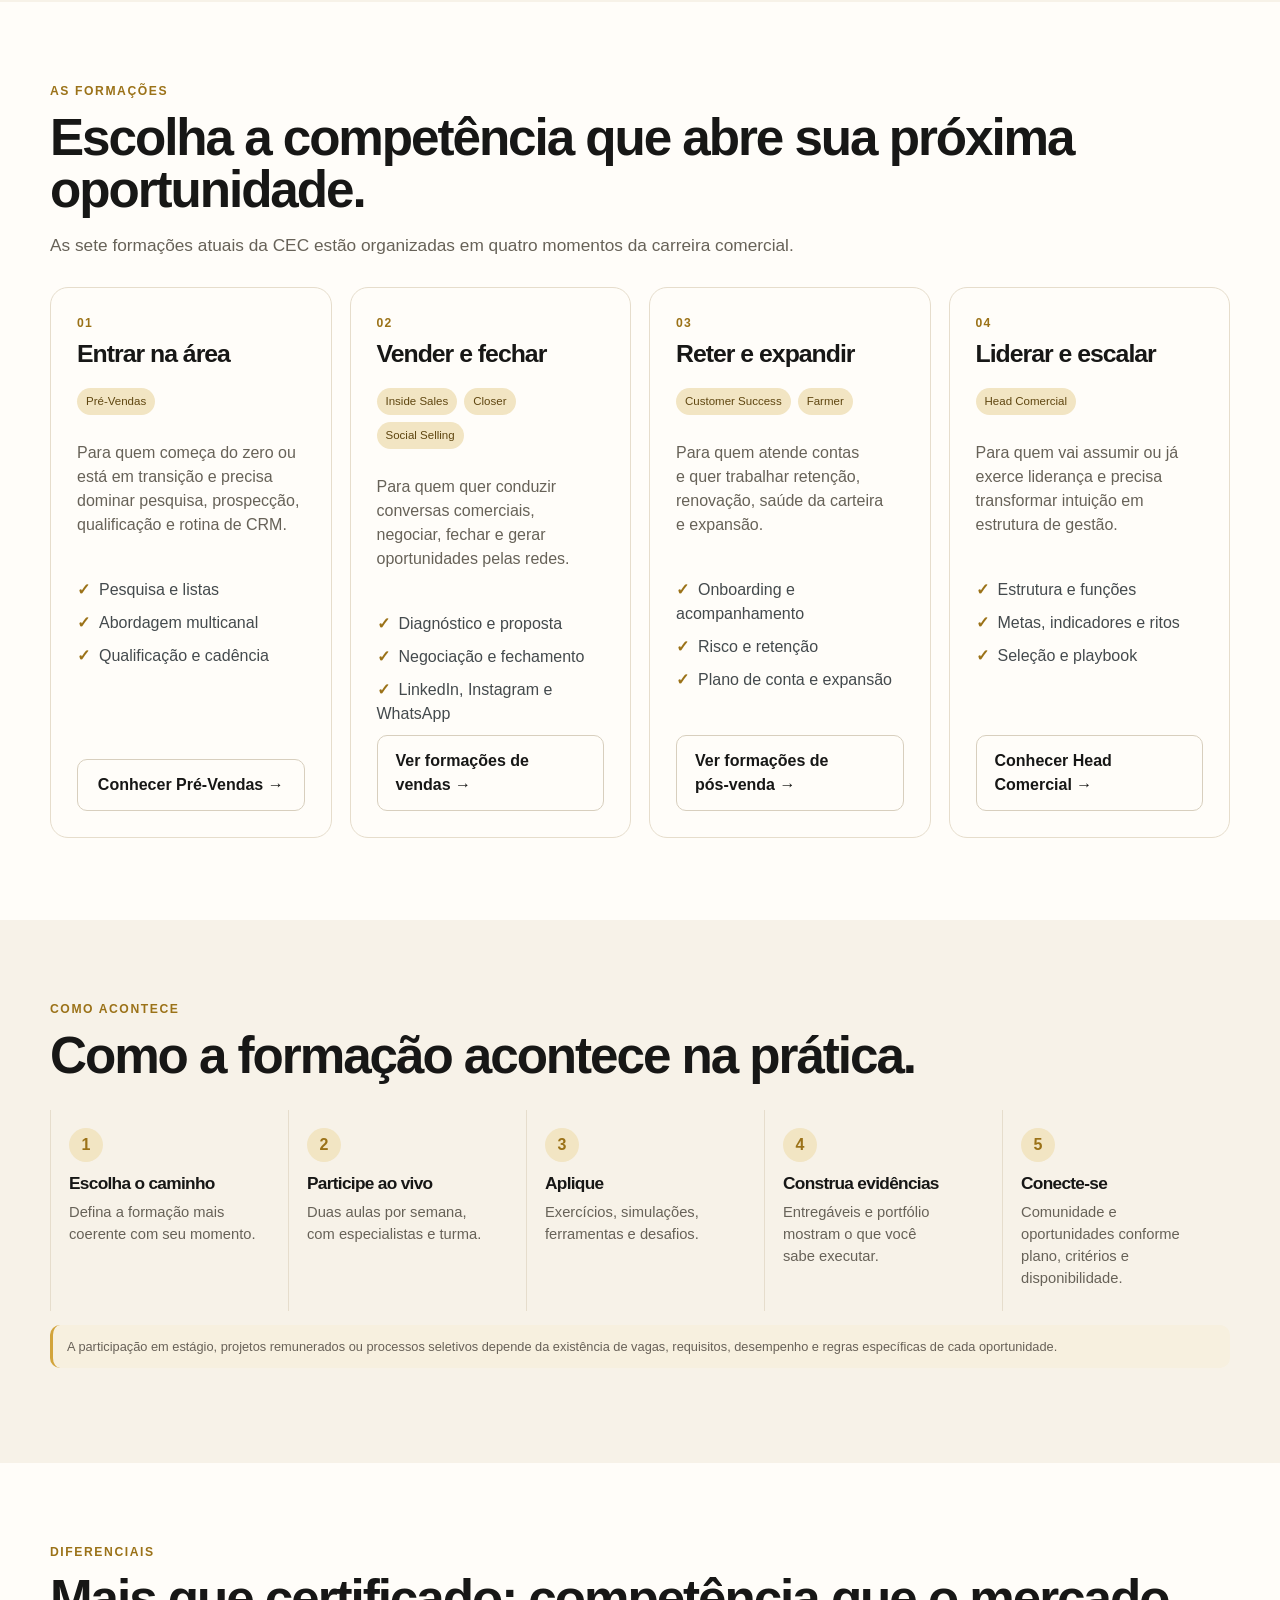
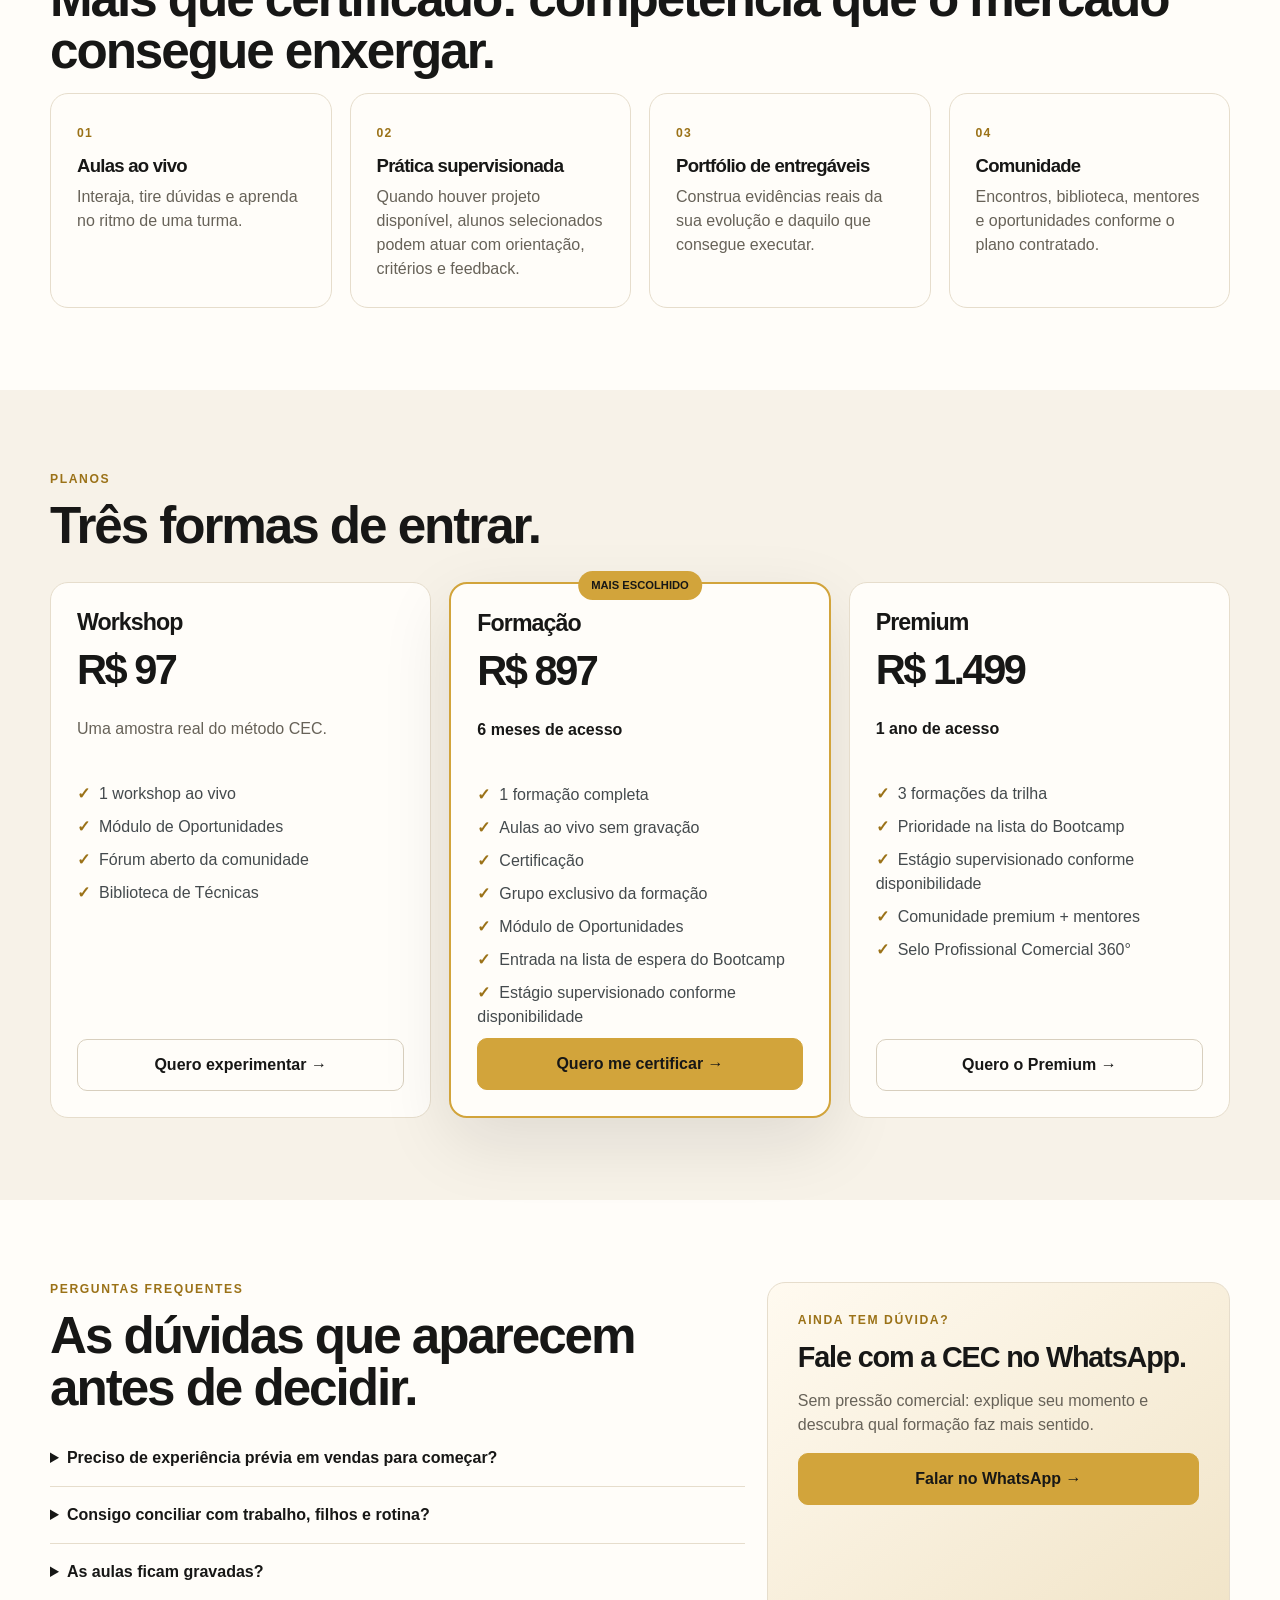
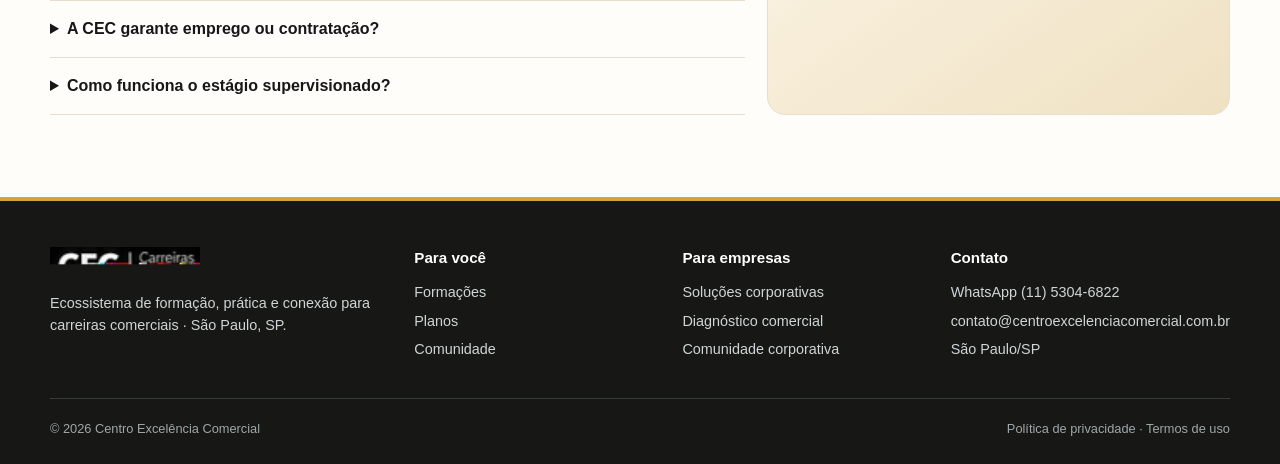
==== commit f0caa825: "feat: add CEC persona photography to students page" ====
--- a/alunos/index.html
+++ b/alunos/index.html
@@ -51,6 +51,24 @@
           <a class="moment-card" href="#track-vendas"><span class="kicker">03</span><h3>Quero vender melhor</h3><p>Quero ganhar método em negociação e fechamento.</p></a>
           <a class="moment-card" href="#track-pos"><span class="kicker">04</span><h3>Quero crescer na área</h3><p>Quero me especializar em retenção e expansão.</p></a>
           <a class="moment-card" href="#track-lideranca"><span class="kicker">05</span><h3>Quero liderar um time</h3><p>Quero estruturar processo, pessoas e indicadores.</p></a>
+        </div>
+        <div class="persona-photo-grid" aria-label="Perfis profissionais atendidos pelas formações da CEC">
+          <div class="persona-photo">
+            <img src="https://www.centroexcelenciacomercial.com.br/pessoas/persona-transicao.webp" alt="Profissional em transição de carreira estudando no notebook" loading="lazy">
+            <span>Transição de carreira</span>
+          </div>
+          <div class="persona-photo">
+            <img src="https://www.centroexcelenciacomercial.com.br/pessoas/mosaico-formacao.webp" alt="Profissional comercial em formação e atendimento remoto" loading="lazy">
+            <span>Desenvolvimento comercial</span>
+          </div>
+          <div class="persona-photo">
+            <img src="https://www.centroexcelenciacomercial.com.br/pessoas/persona-50.webp" alt="Profissional 50+ se preparando para novas oportunidades" loading="lazy">
+            <span>Experiência como diferencial</span>
+          </div>
+          <div class="persona-photo">
+            <img src="https://www.centroexcelenciacomercial.com.br/pessoas/persona-mae.webp" alt="Profissional conciliando desenvolvimento de carreira e rotina pessoal" loading="lazy">
+            <span>Carreira compatível com a vida real</span>
+          </div>
         </div>
       </div>
     </section>
--- a/styles.css
+++ b/styles.css
@@ -1,8 +1,9 @@
 /* CEC Website — consolidated stylesheet */
 :root {
-  --cec-ink:#121516; --cec-ink-2:#252a2c; --cec-muted:#62686b; --cec-muted-2:#7d8386;
-  --cec-line:#e4e6e7; --cec-soft:#f6f7f7; --cec-soft-2:#eef0f1; --cec-paper:#fff;
-  --cec-dark:#171b1c; --cec-focus:#3154d5; --cec-radius-sm:10px; --cec-radius:18px;
+  --cec-ink:#171716; --cec-ink-2:#2a2926; --cec-muted:#676258; --cec-muted-2:#837c6d;
+  --cec-gold:#d2a43b; --cec-gold-deep:#9b7218; --cec-gold-soft:#f2e5c3;
+  --cec-line:#e6ddcc; --cec-soft:#f7f2e8; --cec-soft-2:#eee4d2; --cec-paper:#fffdf9;
+  --cec-dark:#171716; --cec-focus:#a97c18; --cec-radius-sm:10px; --cec-radius:18px;
   --cec-radius-lg:26px; --cec-shadow-sm:0 10px 30px rgba(17,21,22,.06);
   --cec-shadow:0 24px 70px rgba(17,21,22,.10); --cec-max:1180px;
   --cec-font:Inter,ui-sans-serif,-apple-system,BlinkMacSystemFont,"Segoe UI",Roboto,Helvetica,Arial,sans-serif;
@@ -12,52 +13,52 @@
 body.menu-open{overflow:hidden} img{display:block;max-width:100%} a{color:inherit;text-decoration:none}
 button,input,select,textarea{font:inherit} button{color:inherit}
 a:focus-visible,button:focus-visible,input:focus-visible,select:focus-visible,textarea:focus-visible,summary:focus-visible{outline:3px solid var(--cec-focus);outline-offset:3px}
-::selection{background:#dfe3e5;color:#050606}.container{width:min(var(--cec-max),calc(100% - 40px));margin-inline:auto}
+::selection{background:var(--cec-gold);color:#171716}.container{width:min(var(--cec-max),calc(100% - 40px));margin-inline:auto}
 .section{padding:82px 0}.section--compact{padding:56px 0}.section--soft{background:var(--cec-soft)}
-.section--dark{background:var(--cec-dark);color:#fff}.eyebrow{margin:0 0 12px;color:#5b6164;font-size:.76rem;line-height:1.3;font-weight:800;letter-spacing:.13em;text-transform:uppercase}
-.section--dark .eyebrow{color:#bfc5c7}h1,h2,h3,p{text-wrap:pretty}h1,h2,h3{letter-spacing:-.04em}
+.section--dark{background:var(--cec-dark);color:#fff}.eyebrow{margin:0 0 12px;color:var(--cec-gold-deep);font-size:.76rem;line-height:1.3;font-weight:800;letter-spacing:.13em;text-transform:uppercase}
+.section--dark .eyebrow{color:var(--cec-gold)}h1,h2,h3,p{text-wrap:pretty}h1,h2,h3{letter-spacing:-.04em}
 h2{margin:0 0 16px;font-size:clamp(2rem,4vw,3.6rem);line-height:1.02}h3{line-height:1.12}
 .lead{max-width:790px;margin:0;color:var(--cec-muted);font-size:1.08rem}.section--dark .lead{color:#c9ced0}
 .muted{color:var(--cec-muted)}.small{font-size:.84rem;color:var(--cec-muted)}
 [data-reveal]{opacity:0;transform:translateY(18px);transition:opacity .55s ease,transform .55s ease}[data-reveal].is-visible{opacity:1;transform:translateY(0)}
-.btn{display:inline-flex;align-items:center;justify-content:center;gap:10px;min-height:48px;padding:13px 18px;border:1px solid #cdd1d3;border-radius:var(--cec-radius-sm);background:#fff;font-weight:780;cursor:pointer;transition:transform .18s ease,border-color .18s ease,background .18s ease,color .18s ease}
-.btn:hover{transform:translateY(-1px);border-color:#aeb4b7}.btn--primary{color:#fff;border-color:var(--cec-dark);background:var(--cec-dark)}.btn--primary:hover{background:#050707}
+.btn{display:inline-flex;align-items:center;justify-content:center;gap:10px;min-height:48px;padding:13px 18px;border:1px solid #d8cfbe;border-radius:var(--cec-radius-sm);background:#fffdf9;font-weight:780;cursor:pointer;transition:transform .18s ease,border-color .18s ease,background .18s ease,color .18s ease}
+.btn:hover{transform:translateY(-1px);border-color:var(--cec-gold-deep)}.btn--primary{color:#171716;border-color:var(--cec-gold);background:var(--cec-gold)}.btn--primary:hover{border-color:#bd8e28;background:#bd8e28}
 .btn--full{width:100%}.button-row{display:flex;flex-wrap:wrap;gap:12px;margin-top:26px}
-.site-header{position:sticky;top:0;z-index:50;border-bottom:1px solid var(--cec-line);background:rgba(255,255,255,.94);backdrop-filter:blur(14px)}
+.site-header{position:sticky;top:0;z-index:50;border-bottom:1px solid var(--cec-line);background:rgba(255,253,249,.95);backdrop-filter:blur(14px)}
 .header-inner{display:flex;align-items:center;justify-content:space-between;gap:24px;min-height:76px}.brand{display:inline-flex;align-items:center}.brand img{width:154px;height:auto}
-.nav{display:flex;align-items:center;gap:26px;font-size:.93rem}.nav>a:not(.btn){color:#34393b}.nav>a:not(.btn):hover,.nav>a[aria-current="page"]{color:#000}.nav>a[aria-current="page"]{font-weight:760}
+.nav{display:flex;align-items:center;gap:26px;font-size:.93rem}.nav>a:not(.btn){color:#34393b}.nav>a:not(.btn):hover,.nav>a[aria-current="page"]{color:#000}.nav>a[aria-current="page"]{font-weight:760;text-decoration:underline;text-decoration-color:var(--cec-gold);text-decoration-thickness:2px;text-underline-offset:7px}
 .nav-toggle{display:none;width:44px;height:44px;border:0;border-radius:10px;background:transparent;cursor:pointer}
 .nav-toggle-lines,.nav-toggle-lines::before,.nav-toggle-lines::after{position:relative;display:block;width:22px;height:2px;margin:auto;background:var(--cec-ink);transition:.2s ease;content:""}
 .nav-toggle-lines::before{position:absolute;top:-7px}.nav-toggle-lines::after{position:absolute;top:7px}.nav-toggle[aria-expanded="true"] .nav-toggle-lines{background:transparent}
 .nav-toggle[aria-expanded="true"] .nav-toggle-lines::before{top:0;transform:rotate(45deg)}.nav-toggle[aria-expanded="true"] .nav-toggle-lines::after{top:0;transform:rotate(-45deg)}
-.site-footer{padding:46px 0 26px;color:#fff;background:var(--cec-dark)}.footer-grid{display:grid;grid-template-columns:1.4fr repeat(3,1fr);gap:28px}
+.site-footer{padding:46px 0 26px;color:#fff;background:var(--cec-dark);border-top:4px solid var(--cec-gold)}.footer-grid{display:grid;grid-template-columns:1.4fr repeat(3,1fr);gap:28px}
 .footer-grid h4{margin:0 0 12px;font-size:.95rem}.footer-grid a,.footer-grid p{display:block;margin:7px 0;color:#cfd5d7;font-size:.9rem}.footer-grid a:hover{color:#fff}
 .footer-logo{width:150px;filter:invert(1)}.footer-bottom{display:flex;justify-content:space-between;gap:20px;margin-top:30px;padding-top:20px;border-top:1px solid #343a3c;color:#9fa7aa;font-size:.8rem}
-.card{padding:26px;border:1px solid var(--cec-line);border-radius:var(--cec-radius);background:#fff}.card--dark{color:#fff;border-color:var(--cec-dark);background:var(--cec-dark)}
+.card{padding:26px;border:1px solid var(--cec-line);border-radius:var(--cec-radius);background:#fffdf9}.card--dark{color:#fff;border-color:var(--cec-dark);border-top:4px solid var(--cec-gold);background:var(--cec-dark)}
 .card--lift{transition:transform .2s ease,box-shadow .2s ease,border-color .2s ease}.card--lift:hover{transform:translateY(-4px);border-color:#cdd1d3;box-shadow:var(--cec-shadow-sm)}
-.index,.kicker{font-size:.76rem;font-weight:850;letter-spacing:.1em;text-transform:uppercase;color:#72787b}.card--dark .index,.card--dark .kicker{color:#bdc4c7}
+.index,.kicker{font-size:.76rem;font-weight:850;letter-spacing:.1em;text-transform:uppercase;color:var(--cec-gold-deep)}.card--dark .index,.card--dark .kicker{color:var(--cec-gold)}
 .grid-2,.grid-3,.grid-4,.grid-5{display:grid;gap:18px}.grid-2{grid-template-columns:repeat(2,minmax(0,1fr))}.grid-3{grid-template-columns:repeat(3,minmax(0,1fr))}
 .grid-4{grid-template-columns:repeat(4,minmax(0,1fr))}.grid-5{grid-template-columns:repeat(5,minmax(0,1fr))}
-.hero{padding:48px 0 30px;overflow:hidden}.hero-grid{display:grid;grid-template-columns:1.06fr .94fr;align-items:stretch;gap:30px}.hero-copy{align-self:center;padding:28px 0}
+.hero{padding:48px 0 30px;overflow:hidden;background:linear-gradient(180deg,#fffdf9 0%,#f8f1e4 100%)}.hero-grid{display:grid;grid-template-columns:1.06fr .94fr;align-items:stretch;gap:30px}.hero-copy{align-self:center;padding:28px 0}
 .hero h1{max-width:900px;margin:0 0 20px;font-size:clamp(2.8rem,5.8vw,5rem);line-height:.96;letter-spacing:-.062em}.hero-copy>p:not(.eyebrow){max-width:760px;margin:0;color:#4e5558;font-size:1.12rem}
 .hero-media{position:relative;min-height:440px;overflow:hidden;border-radius:var(--cec-radius-lg);background:#dfe2e3;box-shadow:var(--cec-shadow)}
-.hero-media img{width:100%;height:100%;object-fit:cover;filter:grayscale(1);transform:scale(1.015);transition:transform .7s ease}.hero-media:hover img{transform:scale(1.045)}
+.hero-media img{width:100%;height:100%;object-fit:cover;transform:scale(1.015);transition:transform .7s ease}.hero-media:hover img{transform:scale(1.045)}
 .hero-media::after{position:absolute;inset:0;background:linear-gradient(180deg,transparent 58%,rgba(0,0,0,.2));content:"";pointer-events:none}
-.hero-note{position:absolute;right:18px;bottom:18px;z-index:2;max-width:235px;padding:13px 15px;border-radius:12px;background:rgba(255,255,255,.94);box-shadow:0 10px 35px rgba(0,0,0,.1);font-size:.86rem;font-weight:700}
+.hero-note{position:absolute;right:18px;bottom:18px;z-index:2;max-width:235px;padding:13px 15px;border-left:4px solid var(--cec-gold);border-radius:12px;background:rgba(255,253,249,.96);box-shadow:0 10px 35px rgba(0,0,0,.1);font-size:.86rem;font-weight:700}
 .stat-strip{display:grid;grid-template-columns:repeat(3,1fr);margin-top:20px;overflow:hidden;border:1px solid var(--cec-line);border-radius:16px;background:#fff}.stat{padding:22px}.stat+.stat{border-left:1px solid var(--cec-line)}
-.stat strong{display:block;font-size:2rem;line-height:1;letter-spacing:-.05em}.stat span{display:block;margin-top:7px;color:var(--cec-muted);font-size:.88rem}
+.stat strong{display:block;color:var(--cec-gold-deep);font-size:2rem;line-height:1;letter-spacing:-.05em}.stat span{display:block;margin-top:7px;color:var(--cec-muted);font-size:.88rem}
 .step-strip{display:grid;grid-template-columns:repeat(4,1fr);gap:14px;margin-top:28px}.step{padding:18px 18px 22px;border-top:1px solid #cfd3d5}
-.step-num{display:inline-grid;place-items:center;width:34px;height:34px;margin-bottom:12px;border-radius:50%;background:var(--cec-soft-2);font-weight:850}.step h3{margin:0 0 7px;font-size:1.08rem}.step p{margin:0;color:var(--cec-muted);font-size:.92rem}
-.check-list{margin:16px 0 0;padding:0;list-style:none}.check-list li{margin:9px 0;color:#444a4d}.check-list li::before{margin-right:9px;font-weight:900;content:"✓"}.card--dark .check-list li{color:#d7dcde}
-.disclaimer{margin-top:14px;padding:12px 14px;border-radius:10px;background:#f0f2f2;color:#686f72;font-size:.8rem}.tag-row{display:flex;flex-wrap:wrap;gap:7px;margin:10px 0}
-.tag{padding:5px 9px;border-radius:999px;background:var(--cec-soft-2);font-size:.72rem}.tag:hover{background:#dfe3e4}
+.step-num{display:inline-grid;place-items:center;width:34px;height:34px;margin-bottom:12px;border-radius:50%;background:var(--cec-gold-soft);color:var(--cec-gold-deep);font-weight:850}.step h3{margin:0 0 7px;font-size:1.08rem}.step p{margin:0;color:var(--cec-muted);font-size:.92rem}
+.check-list{margin:16px 0 0;padding:0;list-style:none}.check-list li{margin:9px 0;color:#444a4d}.check-list li::before{margin-right:9px;color:var(--cec-gold-deep);font-weight:900;content:"✓"}.card--dark .check-list li{color:#d7dcde}
+.disclaimer{margin-top:14px;padding:12px 14px;border-left:3px solid var(--cec-gold);border-radius:10px;background:#f7f0df;color:#686158;font-size:.8rem}.tag-row{display:flex;flex-wrap:wrap;gap:7px;margin:10px 0}
+.tag{padding:5px 9px;border-radius:999px;background:var(--cec-gold-soft);color:#5f4610;font-size:.72rem}.tag:hover{background:#e8d39f}
 .mobile-cta{display:none;position:fixed;left:14px;right:14px;bottom:14px;z-index:60;box-shadow:0 12px 34px rgba(0,0,0,.18)}
 .home-choice{display:grid;grid-template-columns:repeat(2,minmax(0,1fr));gap:18px;margin-top:28px}.home-choice .card{min-height:325px;display:flex;flex-direction:column}.home-choice h3{margin:8px 0 12px;font-size:clamp(1.65rem,3vw,2.35rem)}.home-choice p{margin:0;color:var(--cec-muted)}.home-choice .btn{margin-top:auto}
-.home-trust{display:grid;grid-template-columns:1.1fr .9fr;gap:24px;align-items:center;padding:34px;border:1px solid var(--cec-line);border-radius:22px;background:linear-gradient(135deg,#fafafa,#eef0f1)}
+.home-trust{display:grid;grid-template-columns:1.1fr .9fr;gap:24px;align-items:center;padding:34px;border:1px solid var(--cec-line);border-radius:22px;background:linear-gradient(135deg,#fffaf0,#efe1c2)}
 .problem-head{max-width:860px;margin:0 auto 34px;text-align:center}.problem-card h3,.feature-card h3{margin:12px 0 8px;font-size:1.16rem}.problem-card p,.feature-card p{margin:0;color:var(--cec-muted)}
 .solutions-grid{display:grid;grid-template-columns:repeat(5,minmax(0,1fr));gap:14px;margin-top:28px}.solution-card{display:flex;flex-direction:column;min-height:320px}.solution-card h3{margin:8px 0 12px;font-size:1.35rem}.solution-card p{margin:0}.solution-card .btn{margin-top:auto}
 .compare-grid{display:grid;grid-template-columns:1fr 1fr;gap:18px;margin-top:28px}.compare-list{margin:0;padding:0;list-style:none}.compare-list li{display:flex;gap:10px;padding:12px 0;border-bottom:1px solid var(--cec-line)}.card--dark .compare-list li{border-color:#3b4244}
-.proof-grid{display:grid;grid-template-columns:.8fr 1.2fr;gap:18px}.proof-stat{padding:18px 0}.proof-stat+.proof-stat{border-top:1px solid var(--cec-line)}.proof-stat strong{display:block;font-size:2rem;letter-spacing:-.05em}.proof-stat span{color:var(--cec-muted)}
+.proof-grid{display:grid;grid-template-columns:.8fr 1.2fr;gap:18px}.proof-stat{padding:18px 0}.proof-stat+.proof-stat{border-top:1px solid var(--cec-line)}.proof-stat strong{display:block;color:var(--cec-gold-deep);font-size:2rem;letter-spacing:-.05em}.proof-stat span{color:var(--cec-muted)}
 .form-layout{display:grid;grid-template-columns:.88fr 1.12fr;gap:24px;align-items:start}.form-grid{display:grid;grid-template-columns:1fr 1fr;gap:13px}.field--full{grid-column:1/-1}.field label{display:block;margin-bottom:7px;font-size:.8rem;font-weight:760}
 .field input,.field select,.field textarea{width:100%;padding:12px 13px;border:1px solid #d7dbdd;border-radius:9px;background:#fff;color:var(--cec-ink)}.field textarea{min-height:98px;resize:vertical}.form-status{min-height:22px;margin:12px 0 0;color:var(--cec-muted);font-size:.82rem}
 .moment-grid{display:grid;grid-template-columns:repeat(5,minmax(0,1fr));gap:14px;margin-top:28px}.moment-card{min-height:170px;padding:20px;border:1px solid var(--cec-line);border-radius:14px;background:#fff;transition:transform .2s ease,box-shadow .2s ease}
@@ -65,10 +66,26 @@
 .track-grid{display:grid;grid-template-columns:repeat(4,minmax(0,1fr));gap:18px;margin-top:28px}.track-card{display:flex;flex-direction:column;min-height:460px}.track-card h3{margin:8px 0 10px;font-size:1.55rem}.track-card .btn{margin-top:auto}
 .timeline-5{display:grid;grid-template-columns:repeat(5,minmax(0,1fr));gap:10px;margin-top:28px}.timeline-5 .step{border-top:0;border-left:1px solid var(--cec-line)}
 .plans-grid{display:grid;grid-template-columns:repeat(3,minmax(0,1fr));gap:18px;margin-top:30px;align-items:stretch}.plan-card{position:relative;display:flex;flex-direction:column}.plan-card h3{margin:0 0 4px;font-size:1.45rem}.plan-card .btn{margin-top:auto}
-.plan-card--featured{border:2px solid var(--cec-dark);box-shadow:var(--cec-shadow)}.plan-badge{position:absolute;top:-13px;left:50%;transform:translateX(-50%);padding:6px 13px;border-radius:999px;background:var(--cec-dark);color:#fff;font-size:.7rem;font-weight:850;white-space:nowrap}
+.plan-card--featured{border:2px solid var(--cec-gold);box-shadow:var(--cec-shadow)}.plan-badge{position:absolute;top:-13px;left:50%;transform:translateX(-50%);padding:6px 13px;border-radius:999px;background:var(--cec-gold);color:#171716;font-size:.7rem;font-weight:850;white-space:nowrap}
 .price{font-size:2.6rem;font-weight:850;letter-spacing:-.06em}.faq-layout{display:grid;grid-template-columns:1.2fr .8fr;gap:22px}.faq-layout details{padding:16px 0;border-bottom:1px solid var(--cec-line)}.faq-layout summary{cursor:pointer;font-weight:760}.faq-layout details p{margin:10px 0 4px;color:var(--cec-muted)}
-.cta-panel{padding:30px;border:1px solid var(--cec-line);border-radius:var(--cec-radius);background:linear-gradient(145deg,#f8f9f9,#eef0f1)}
+.cta-panel{padding:30px;border:1px solid var(--cec-line);border-radius:var(--cec-radius);background:linear-gradient(145deg,#fffaf0,#efe1c2)}
 @media(max-width:1080px){.solutions-grid{grid-template-columns:repeat(2,1fr)}.track-grid{grid-template-columns:repeat(2,1fr)}.moment-grid{grid-template-columns:repeat(3,1fr)}}
-@media(max-width:980px){.nav-toggle{display:inline-grid;place-items:center}.nav{display:none;position:absolute;left:20px;right:20px;top:68px;padding:16px;border:1px solid var(--cec-line);border-radius:14px;background:#fff;box-shadow:var(--cec-shadow);flex-direction:column;align-items:stretch;gap:8px}.nav.open{display:flex}.nav>a:not(.btn){padding:11px 8px}.hero-grid{grid-template-columns:1fr}.hero-media{min-height:350px}.grid-5{grid-template-columns:repeat(2,1fr)}.grid-4{grid-template-columns:repeat(2,1fr)}.step-strip{grid-template-columns:repeat(2,1fr)}.footer-grid{grid-template-columns:1fr 1fr}.home-trust,.form-layout,.proof-grid,.faq-layout{grid-template-columns:1fr}.timeline-5{grid-template-columns:repeat(2,1fr)}}
-@media(max-width:680px){.container{width:min(var(--cec-max),calc(100% - 26px))}.section{padding:60px 0}.section--compact{padding:44px 0}.header-inner{min-height:68px}.brand img{width:136px}.hero{padding-top:26px}.hero-copy{padding:8px 0}.hero h1{font-size:2.7rem}.hero-media{min-height:290px}.hero-note{left:14px;right:14px;bottom:14px;max-width:none}.grid-2,.grid-3,.grid-4,.grid-5,.step-strip,.stat-strip,.footer-grid,.home-choice,.solutions-grid,.moment-grid,.track-grid,.plans-grid,.compare-grid,.timeline-5,.form-grid{grid-template-columns:1fr}.field--full{grid-column:auto}.stat+.stat{border-left:0;border-top:1px solid var(--cec-line)}.footer-bottom{display:block}.footer-bottom>*{display:block;margin-top:8px}.site-footer{padding-bottom:92px}.mobile-cta.visible{display:flex}.home-choice .card,.solution-card,.track-card{min-height:0}}
+@media(max-width:980px){.editorial-photo-grid,.photo-band{grid-template-columns:1fr}.persona-photo-grid{grid-template-columns:repeat(2,1fr)}.nav-toggle{display:inline-grid;place-items:center}.nav{display:none;position:absolute;left:20px;right:20px;top:68px;padding:16px;border:1px solid var(--cec-line);border-radius:14px;background:#fff;box-shadow:var(--cec-shadow);flex-direction:column;align-items:stretch;gap:8px}.nav.open{display:flex}.nav>a:not(.btn){padding:11px 8px}.hero-grid{grid-template-columns:1fr}.hero-media{min-height:350px}.grid-5{grid-template-columns:repeat(2,1fr)}.grid-4{grid-template-columns:repeat(2,1fr)}.step-strip{grid-template-columns:repeat(2,1fr)}.footer-grid{grid-template-columns:1fr 1fr}.home-trust,.form-layout,.proof-grid,.faq-layout{grid-template-columns:1fr}.timeline-5{grid-template-columns:repeat(2,1fr)}}
+@media(max-width:680px){.persona-photo-grid{grid-template-columns:1fr 1fr}.editorial-photo{min-height:280px}.editorial-photo--tall{min-height:340px}.photo-band__media{min-height:270px}.container{width:min(var(--cec-max),calc(100% - 26px))}.section{padding:60px 0}.section--compact{padding:44px 0}.header-inner{min-height:68px}.brand img{width:136px}.hero{padding-top:26px}.hero-copy{padding:8px 0}.hero h1{font-size:2.7rem}.hero-media{min-height:290px}.hero-note{left:14px;right:14px;bottom:14px;max-width:none}.grid-2,.grid-3,.grid-4,.grid-5,.step-strip,.stat-strip,.footer-grid,.home-choice,.solutions-grid,.moment-grid,.track-grid,.plans-grid,.compare-grid,.timeline-5,.form-grid{grid-template-columns:1fr}.field--full{grid-column:auto}.stat+.stat{border-left:0;border-top:1px solid var(--cec-line)}.footer-bottom{display:block}.footer-bottom>*{display:block;margin-top:8px}.site-footer{padding-bottom:92px}.mobile-cta.visible{display:flex}.home-choice .card,.solution-card,.track-card{min-height:0}}
 @media(prefers-reduced-motion:reduce){html{scroll-behavior:auto}*,*::before,*::after{animation-duration:.01ms!important;animation-iteration-count:1!important;transition-duration:.01ms!important;scroll-behavior:auto!important}[data-reveal]{opacity:1;transform:none}}
+
+/* Editorial photography */
+.photo-card{overflow:hidden;padding:0}.photo-card img{width:100%;height:220px;object-fit:cover}.photo-card__body{padding:24px}
+.choice-photo{width:calc(100% + 52px);height:190px;margin:-26px -26px 22px;object-fit:cover;border-bottom:1px solid var(--cec-line)}
+.editorial-photo-grid{display:grid;grid-template-columns:1.1fr .9fr;gap:18px;margin-top:30px}
+.editorial-photo{position:relative;min-height:360px;overflow:hidden;border-radius:var(--cec-radius-lg);background:var(--cec-soft-2)}
+.editorial-photo img{width:100%;height:100%;object-fit:cover}.editorial-photo--tall{min-height:500px}
+.editorial-photo__caption{position:absolute;left:16px;right:16px;bottom:16px;padding:12px 14px;border-left:4px solid var(--cec-gold);border-radius:10px;background:rgba(255,253,249,.95);font-size:.86rem;font-weight:700}
+.photo-band{display:grid;grid-template-columns:1.15fr .85fr;gap:22px;align-items:center;margin-top:34px;padding:20px;border:1px solid var(--cec-line);border-radius:var(--cec-radius-lg);background:#fffdf9}
+.photo-band__media{min-height:330px;overflow:hidden;border-radius:18px}.photo-band__media img{width:100%;height:100%;object-fit:cover}
+.photo-band__copy{padding:18px}.photo-band__copy h3{margin:8px 0 12px;font-size:clamp(1.7rem,3vw,2.5rem)}
+.persona-photo-grid{display:grid;grid-template-columns:repeat(4,minmax(0,1fr));gap:14px;margin-top:30px}
+.persona-photo{position:relative;min-height:260px;overflow:hidden;border-radius:16px;background:var(--cec-soft-2)}
+.persona-photo img{width:100%;height:100%;object-fit:cover;transition:transform .5s ease}.persona-photo:hover img{transform:scale(1.035)}
+.persona-photo span{position:absolute;left:12px;right:12px;bottom:12px;padding:10px 11px;border-left:3px solid var(--cec-gold);border-radius:8px;background:rgba(23,23,22,.88);color:#fff;font-size:.8rem;font-weight:760}
+.gold-rule{width:74px;height:4px;margin:18px 0 0;border-radius:999px;background:var(--cec-gold)}
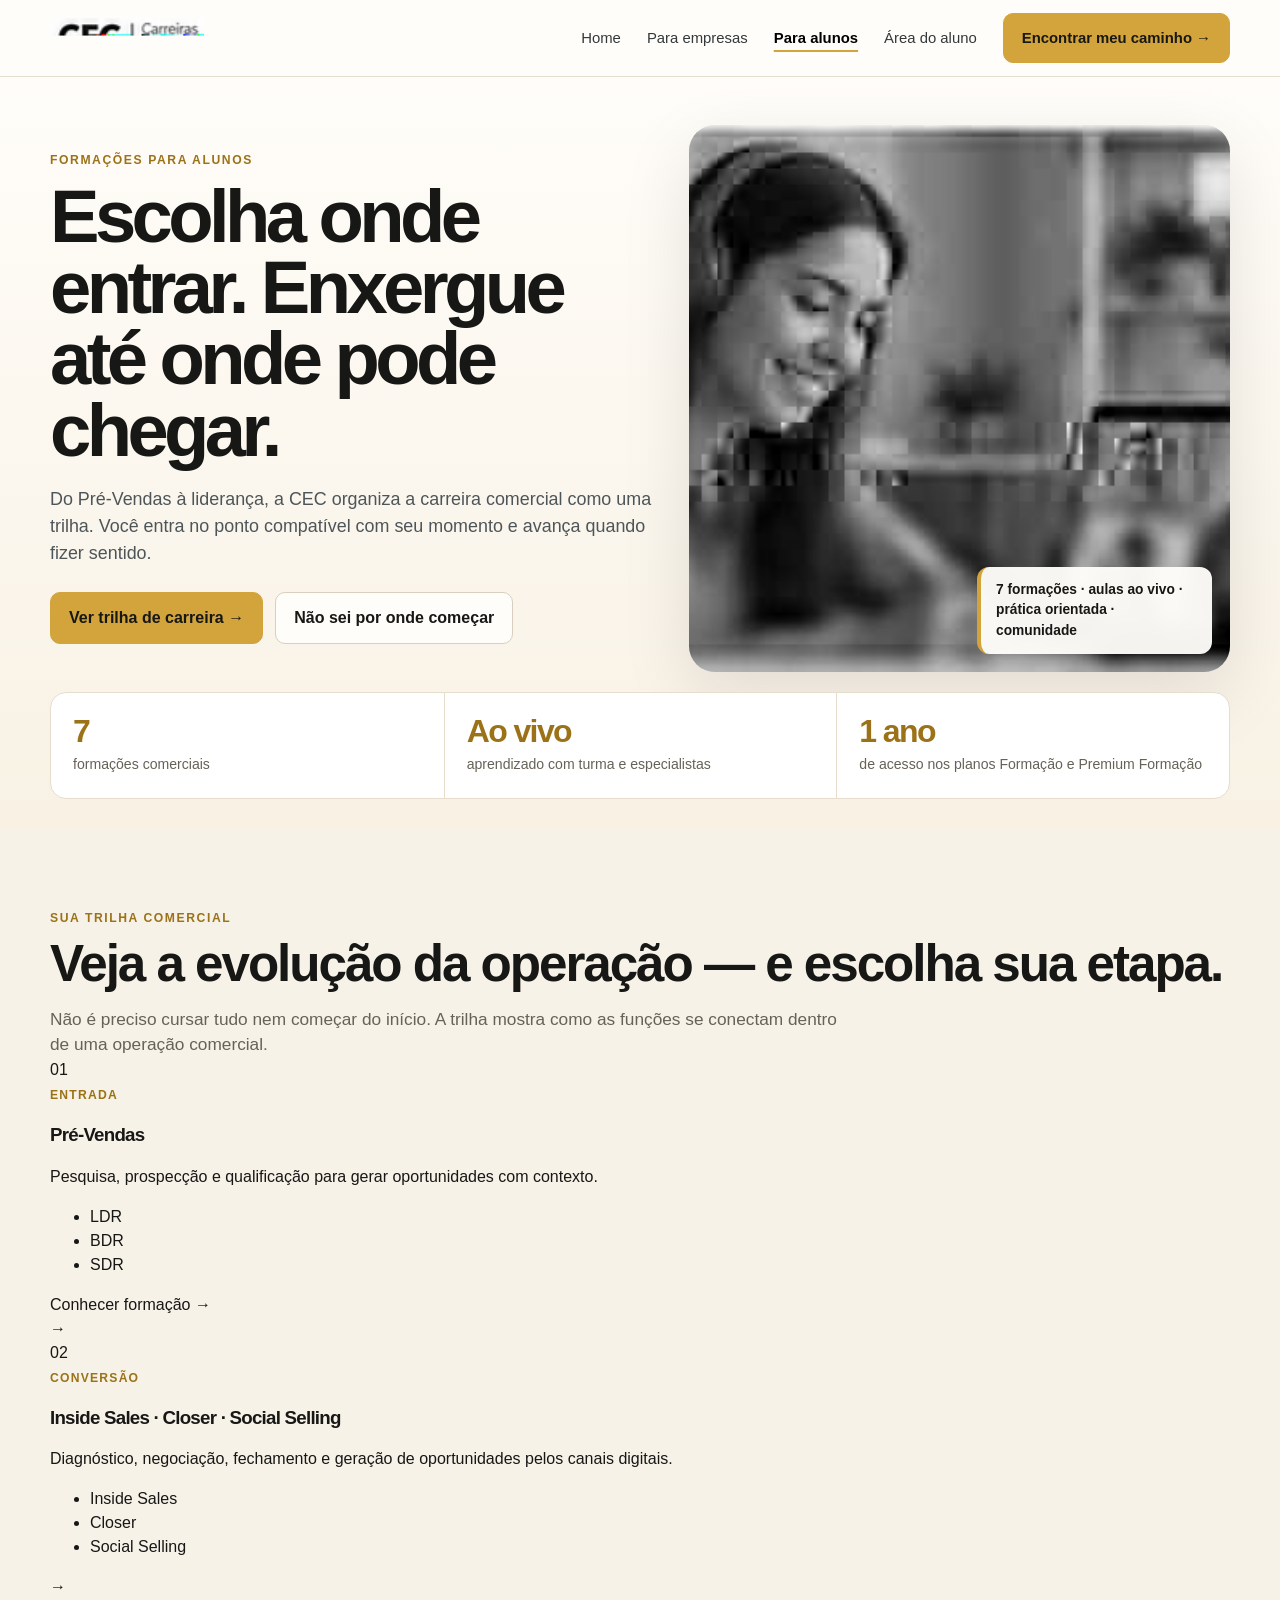
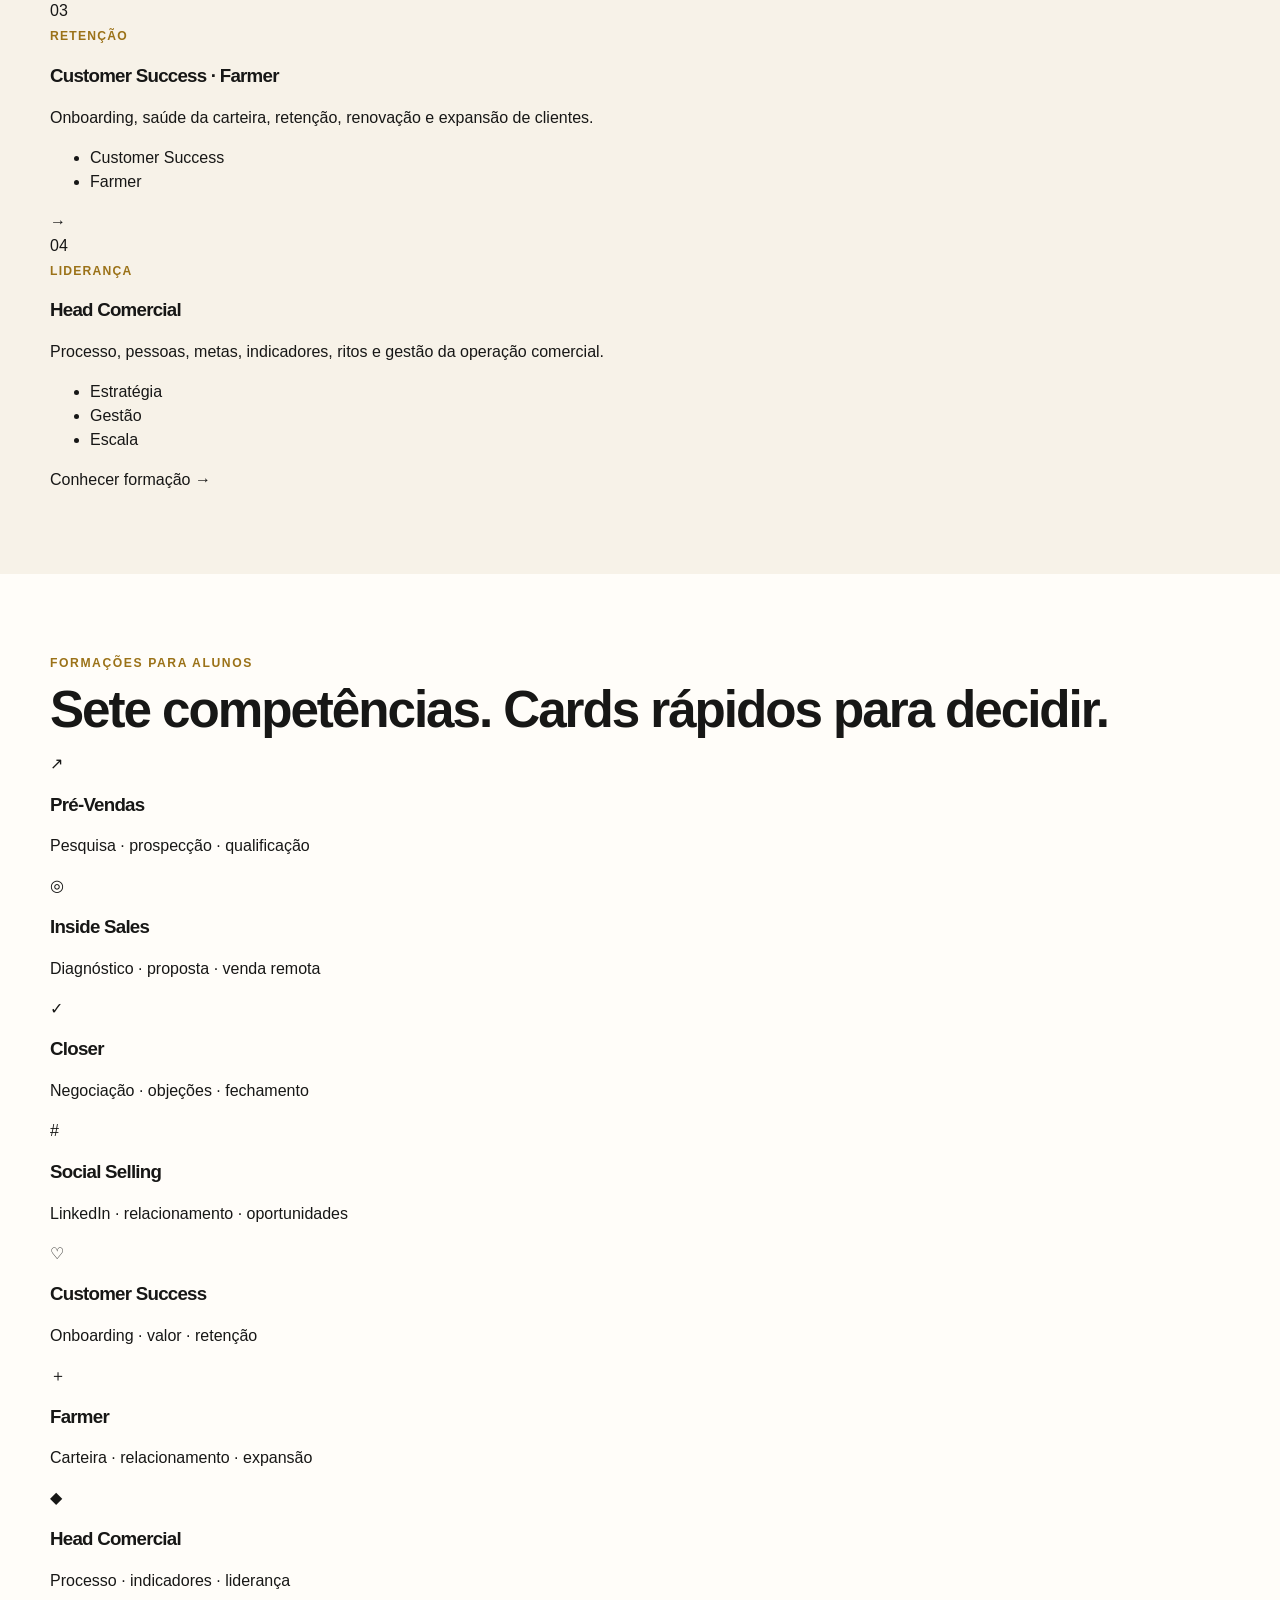
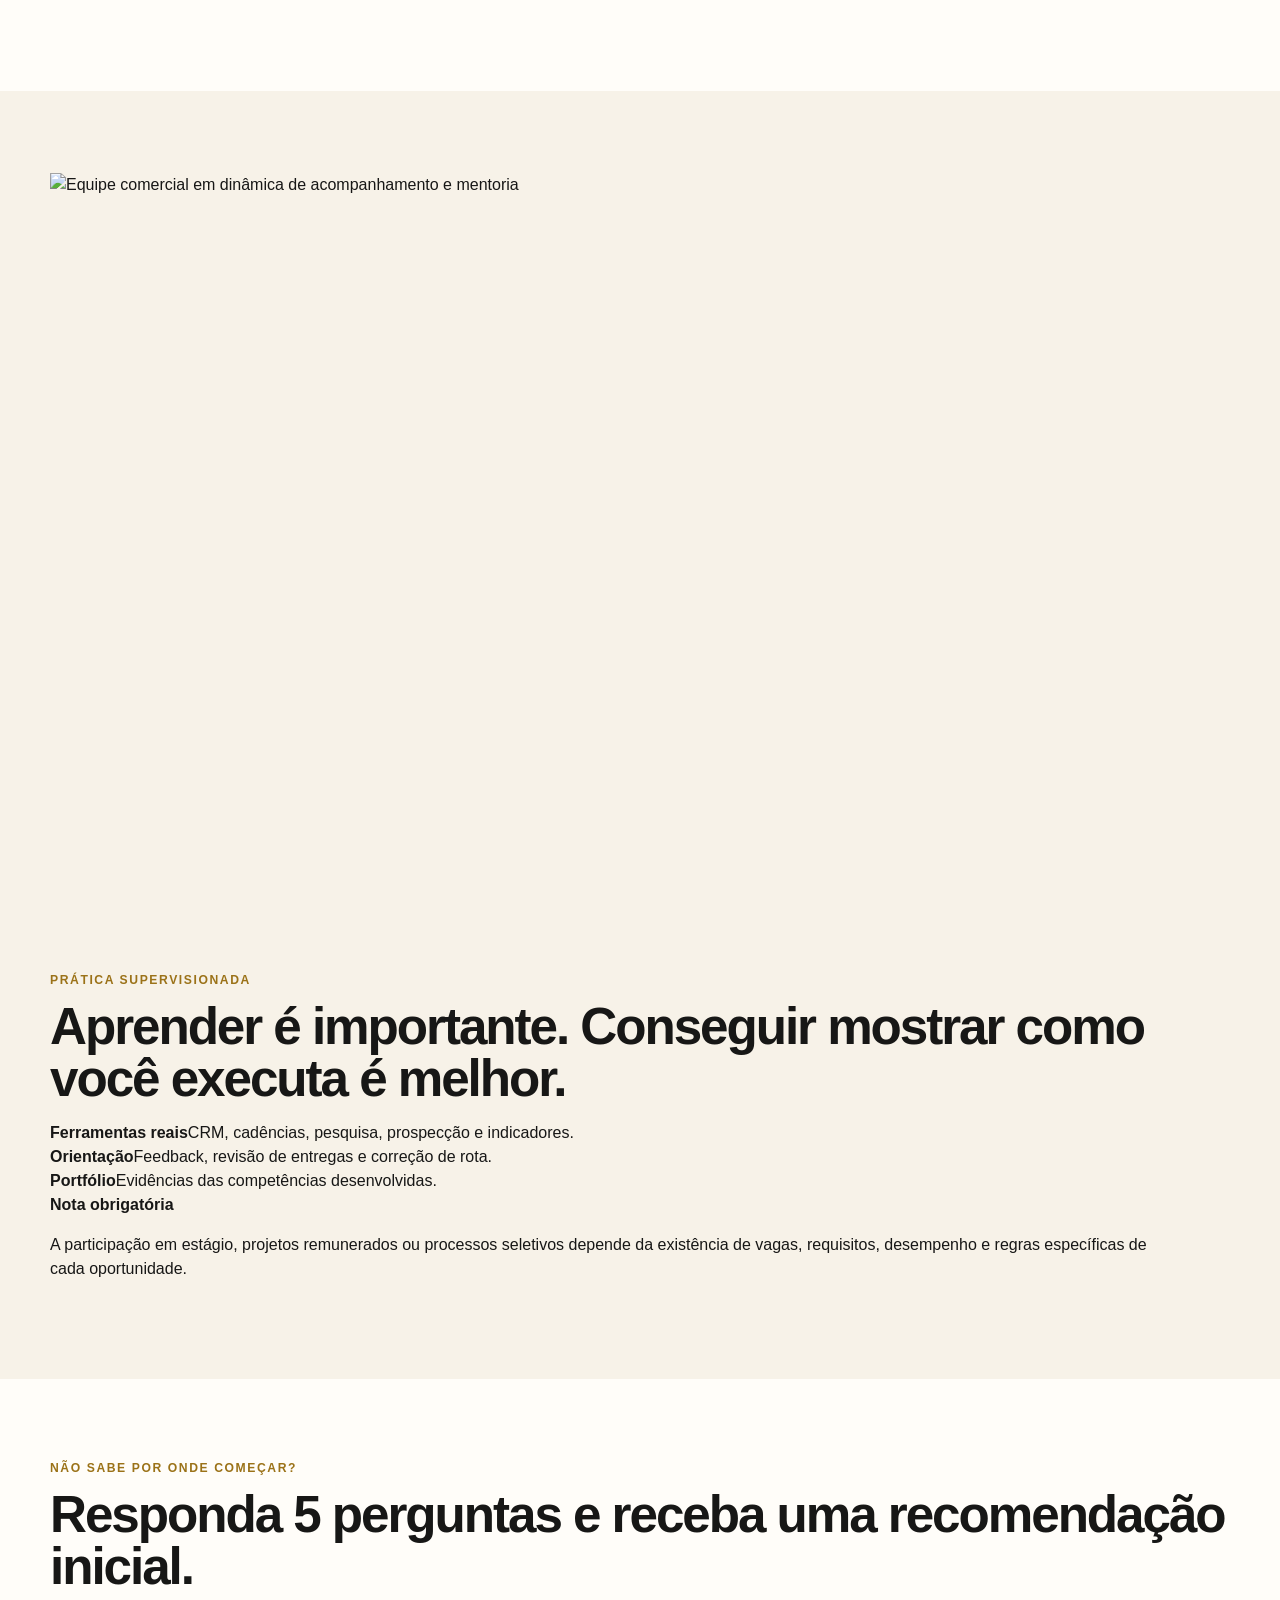
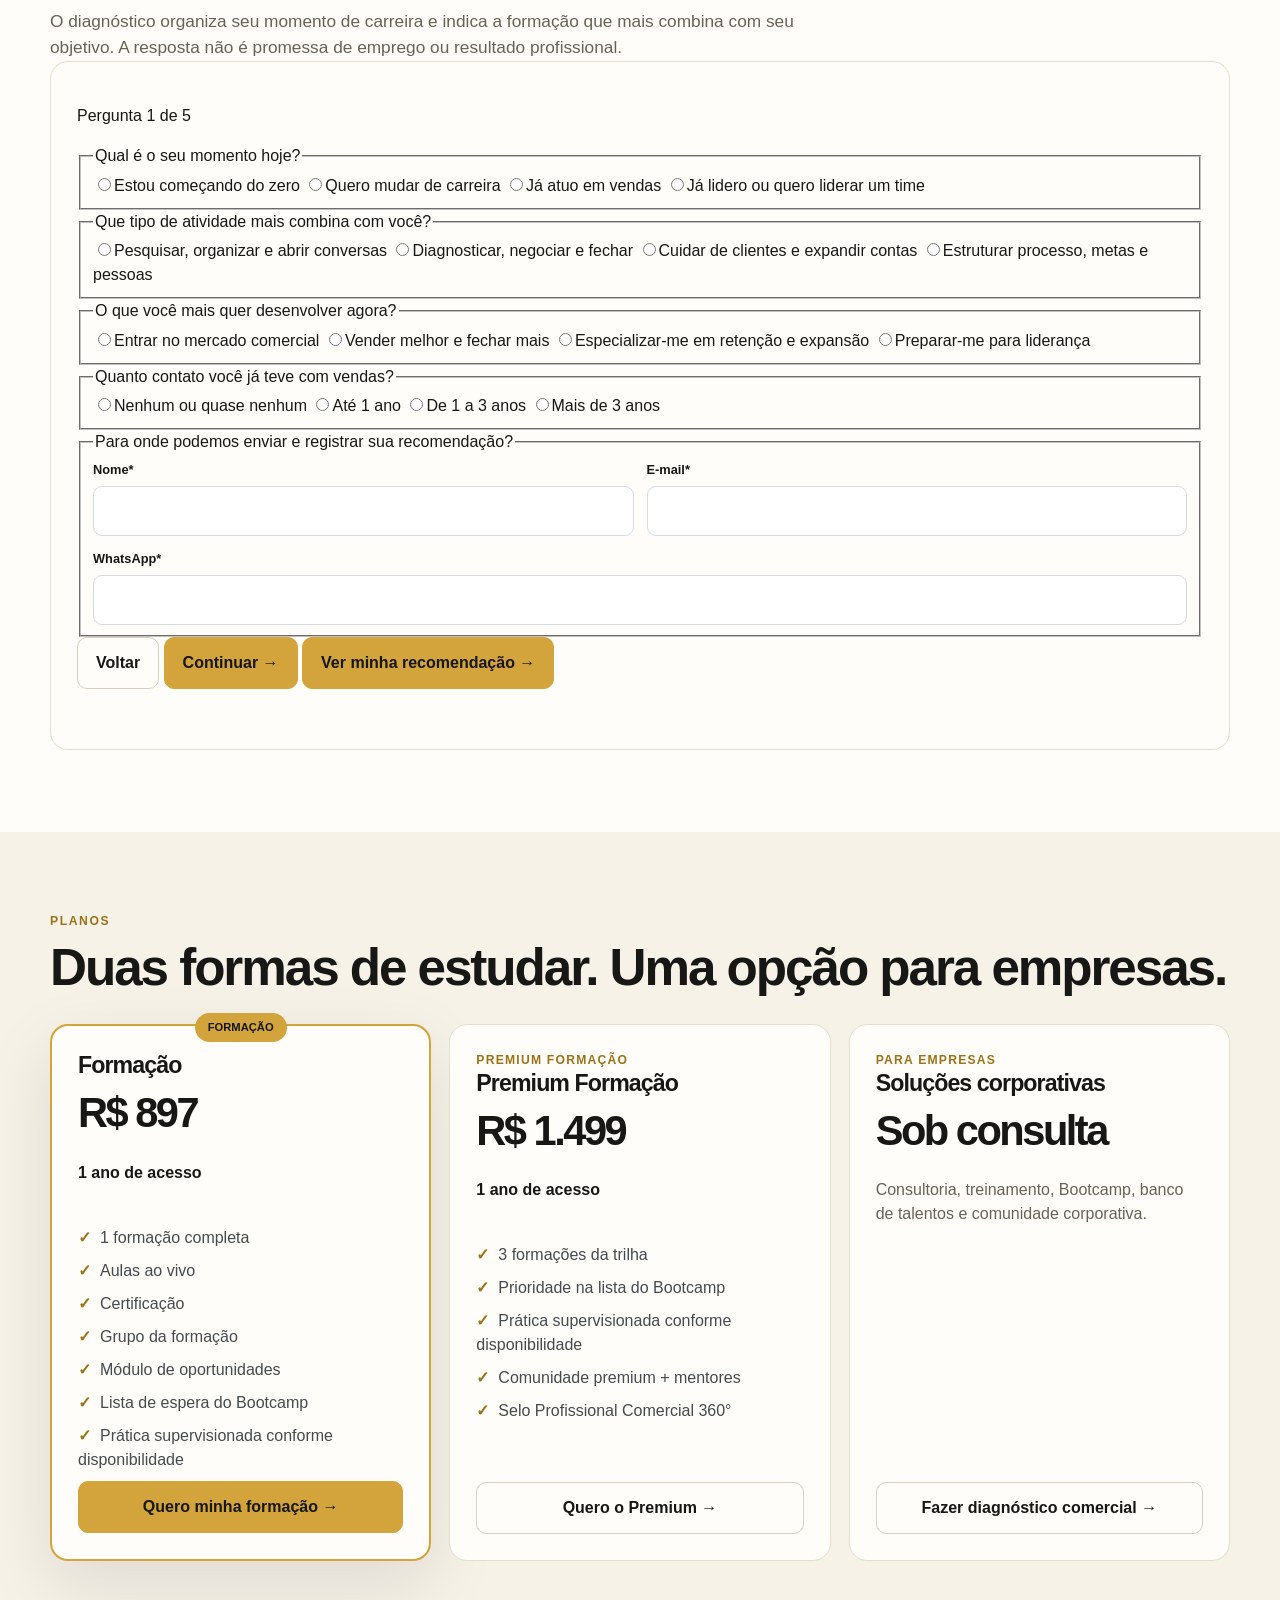
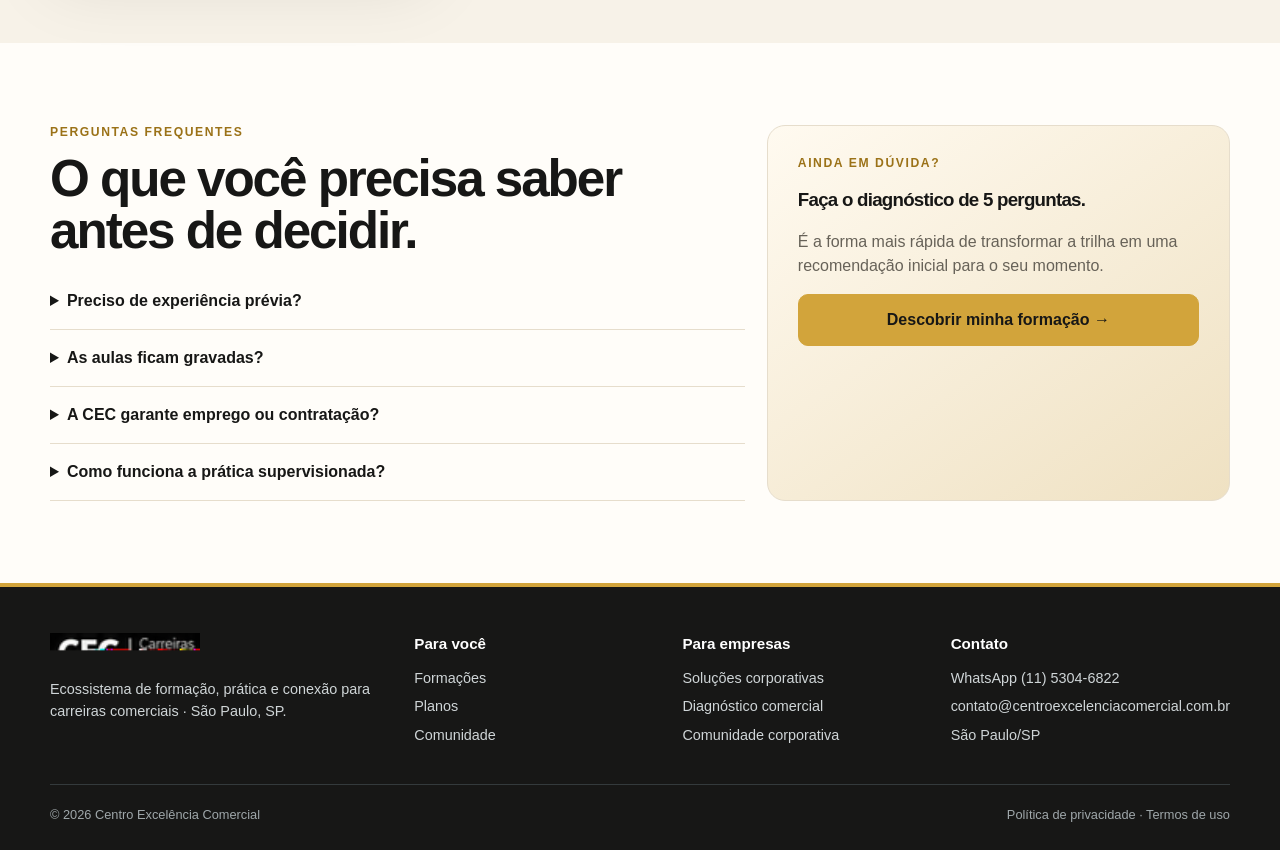
==== commit 9732b409: "feat: rebuild student journey around career track and quiz" ====
--- a/alunos/index.html
+++ b/alunos/index.html
@@ -3,12 +3,12 @@
 <head>
   <meta charset="utf-8">
   <meta name="viewport" content="width=device-width,initial-scale=1">
-  <title>CEC para Alunos — Formações comerciais ao vivo e práticas</title>
-  <meta name="description" content="Sete formações comerciais online e ao vivo, do Pré-Vendas à liderança, com prática, portfólio e comunidade.">
+  <title>Formações para alunos — CEC</title>
+  <meta name="description" content="Formações comerciais ao vivo da CEC: do Pré-Vendas à liderança, com prática orientada, comunidade e diagnóstico de carreira.">
   <meta name="robots" content="noindex,nofollow">
-  <meta name="theme-color" content="#121516">
-  <meta property="og:title" content="CEC para Alunos">
-  <meta property="og:description" content="Existe uma carreira comercial compatível com o seu momento.">
+  <meta name="theme-color" content="#171716">
+  <meta property="og:title" content="Formações para alunos — CEC">
+  <meta property="og:description" content="Escolha seu ponto de entrada e enxergue a evolução da sua carreira comercial.">
   <meta property="og:type" content="website">
   <link rel="stylesheet" href="/styles.css">
 </head>
@@ -18,111 +18,201 @@
     <section class="hero">
       <div class="container hero-grid">
         <div class="hero-copy" data-reveal>
-          <p class="eyebrow">Formações ao vivo, práticas e conectadas ao mercado</p>
-          <h1>Existe uma carreira comercial compatível com o seu momento.</h1>
-          <p>Comece do zero, desenvolva uma especialidade ou prepare-se para liderar. A CEC ajuda você a escolher a formação certa e aprender com prática, acompanhamento e contato com o mercado.</p>
+          <p class="eyebrow">Formações para alunos</p>
+          <h1>Escolha onde entrar. Enxergue até onde pode chegar.</h1>
+          <p>Do Pré-Vendas à liderança, a CEC organiza a carreira comercial como uma trilha. Você entra no ponto compatível com seu momento e avança quando fizer sentido.</p>
           <div class="button-row">
-            <a class="btn btn--primary" href="#momento">Encontrar meu caminho →</a>
-            <a class="btn" href="#formacoes">Ver formações</a>
+            <a class="btn btn--primary" href="#trilha">Ver trilha de carreira →</a>
+            <a class="btn" href="#quiz">Não sei por onde começar</a>
           </div>
         </div>
         <div class="hero-media" data-reveal>
-          <img src="/assets/images/alunos-hero.jpg" alt="Profissional participando de uma formação online ao vivo" width="1200" height="800" fetchpriority="high">
-          <div class="hero-note">Da entrada no comercial à liderança: escolha o ponto de partida que combina com seu momento.</div>
+          <img src="/assets/images/alunos-hero.jpg" alt="Profissional participando de uma formação comercial online" width="1200" height="800" fetchpriority="high">
+          <div class="hero-note">7 formações · aulas ao vivo · prática orientada · comunidade</div>
         </div>
       </div>
       <div class="container" data-reveal>
         <div class="stat-strip">
           <div class="stat"><strong>7</strong><span>formações comerciais</span></div>
-          <div class="stat"><strong>Ao vivo</strong><span>duas aulas por semana, sem gravação</span></div>
-          <div class="stat"><strong>100% online</strong><span>formação acessível de onde você estiver</span></div>
-        </div>
-      </div>
-    </section>
-
-    <section class="section section--soft" id="momento">
-      <div class="container" data-reveal>
-        <p class="eyebrow">Seu momento de carreira</p>
-        <h2>Qual é o seu momento?</h2>
-        <p class="lead">Use esta leitura rápida para chegar ao grupo de formações mais próximo da sua realidade.</p>
-        <div class="moment-grid">
-          <a class="moment-card" href="#track-entrada"><span class="kicker">01</span><h3>Estou começando do zero</h3><p>Quero entrar na área com o pé direito.</p></a>
-          <a class="moment-card" href="#track-entrada"><span class="kicker">02</span><h3>Quero mudar de carreira</h3><p>Busco uma nova profissão com boas oportunidades.</p></a>
-          <a class="moment-card" href="#track-vendas"><span class="kicker">03</span><h3>Quero vender melhor</h3><p>Quero ganhar método em negociação e fechamento.</p></a>
-          <a class="moment-card" href="#track-pos"><span class="kicker">04</span><h3>Quero crescer na área</h3><p>Quero me especializar em retenção e expansão.</p></a>
-          <a class="moment-card" href="#track-lideranca"><span class="kicker">05</span><h3>Quero liderar um time</h3><p>Quero estruturar processo, pessoas e indicadores.</p></a>
-        </div>
-        <div class="persona-photo-grid" aria-label="Perfis profissionais atendidos pelas formações da CEC">
-          <div class="persona-photo">
-            <img src="https://www.centroexcelenciacomercial.com.br/pessoas/persona-transicao.webp" alt="Profissional em transição de carreira estudando no notebook" loading="lazy">
-            <span>Transição de carreira</span>
-          </div>
-          <div class="persona-photo">
-            <img src="https://www.centroexcelenciacomercial.com.br/pessoas/mosaico-formacao.webp" alt="Profissional comercial em formação e atendimento remoto" loading="lazy">
-            <span>Desenvolvimento comercial</span>
-          </div>
-          <div class="persona-photo">
-            <img src="https://www.centroexcelenciacomercial.com.br/pessoas/persona-50.webp" alt="Profissional 50+ se preparando para novas oportunidades" loading="lazy">
-            <span>Experiência como diferencial</span>
-          </div>
-          <div class="persona-photo">
-            <img src="https://www.centroexcelenciacomercial.com.br/pessoas/persona-mae.webp" alt="Profissional conciliando desenvolvimento de carreira e rotina pessoal" loading="lazy">
-            <span>Carreira compatível com a vida real</span>
-          </div>
+          <div class="stat"><strong>Ao vivo</strong><span>aprendizado com turma e especialistas</span></div>
+          <div class="stat"><strong>1 ano</strong><span>de acesso nos planos Formação e Premium Formação</span></div>
+        </div>
+      </div>
+    </section>
+
+    <section class="section section--soft" id="trilha">
+      <div class="container" data-reveal>
+        <p class="eyebrow">Sua trilha comercial</p>
+        <h2>Veja a evolução da operação — e escolha sua etapa.</h2>
+        <p class="lead">Não é preciso cursar tudo nem começar do início. A trilha mostra como as funções se conectam dentro de uma operação comercial.</p>
+        <div class="career-rail" aria-label="Trilha de carreira comercial">
+          <article class="career-stage" id="track-entrada">
+            <div class="career-icon" aria-hidden="true">01</div>
+            <span class="index">Entrada</span>
+            <h3>Pré-Vendas</h3>
+            <p>Pesquisa, prospecção e qualificação para gerar oportunidades com contexto.</p>
+            <ul class="mini-list"><li>LDR</li><li>BDR</li><li>SDR</li></ul>
+            <a class="text-link" href="https://www.centroexcelenciacomercial.com.br/cursos/pre-vendas" target="_blank" rel="noopener noreferrer">Conhecer formação →</a>
+          </article>
+          <div class="career-arrow" aria-hidden="true">→</div>
+          <article class="career-stage" id="track-vendas">
+            <div class="career-icon" aria-hidden="true">02</div>
+            <span class="index">Conversão</span>
+            <h3>Inside Sales · Closer · Social Selling</h3>
+            <p>Diagnóstico, negociação, fechamento e geração de oportunidades pelos canais digitais.</p>
+            <ul class="mini-list"><li>Inside Sales</li><li>Closer</li><li>Social Selling</li></ul>
+          </article>
+          <div class="career-arrow" aria-hidden="true">→</div>
+          <article class="career-stage" id="track-pos">
+            <div class="career-icon" aria-hidden="true">03</div>
+            <span class="index">Retenção</span>
+            <h3>Customer Success · Farmer</h3>
+            <p>Onboarding, saúde da carteira, retenção, renovação e expansão de clientes.</p>
+            <ul class="mini-list"><li>Customer Success</li><li>Farmer</li></ul>
+          </article>
+          <div class="career-arrow" aria-hidden="true">→</div>
+          <article class="career-stage" id="track-lideranca">
+            <div class="career-icon" aria-hidden="true">04</div>
+            <span class="index">Liderança</span>
+            <h3>Head Comercial</h3>
+            <p>Processo, pessoas, metas, indicadores, ritos e gestão da operação comercial.</p>
+            <ul class="mini-list"><li>Estratégia</li><li>Gestão</li><li>Escala</li></ul>
+            <a class="text-link" href="https://www.centroexcelenciacomercial.com.br/cursos/head-comercial" target="_blank" rel="noopener noreferrer">Conhecer formação →</a>
+          </article>
         </div>
       </div>
     </section>
 
     <section class="section" id="formacoes">
       <div class="container" data-reveal>
-        <p class="eyebrow">As formações</p>
-        <h2>Escolha a competência que abre sua próxima oportunidade.</h2>
-        <p class="lead">As sete formações atuais da CEC estão organizadas em quatro momentos da carreira comercial.</p>
-        <div class="track-grid">
-          <article class="card track-card" id="track-entrada"><span class="index">01</span><h3>Entrar na área</h3><div class="tag-row"><a class="tag" href="https://www.centroexcelenciacomercial.com.br/cursos/pre-vendas" target="_blank" rel="noopener noreferrer">Pré‑Vendas</a></div><p class="muted">Para quem começa do zero ou está em transição e precisa dominar pesquisa, prospecção, qualificação e rotina de CRM.</p><ul class="check-list"><li>Pesquisa e listas</li><li>Abordagem multicanal</li><li>Qualificação e cadência</li></ul><a class="btn" href="https://www.centroexcelenciacomercial.com.br/cursos/pre-vendas" target="_blank" rel="noopener noreferrer">Conhecer Pré‑Vendas →</a></article>
-          <article class="card track-card" id="track-vendas"><span class="index">02</span><h3>Vender e fechar</h3><div class="tag-row"><a class="tag" href="https://www.centroexcelenciacomercial.com.br/cursos/inside-sales" target="_blank" rel="noopener noreferrer">Inside Sales</a><a class="tag" href="https://www.centroexcelenciacomercial.com.br/cursos/closer" target="_blank" rel="noopener noreferrer">Closer</a><a class="tag" href="https://www.centroexcelenciacomercial.com.br/cursos/social-selling" target="_blank" rel="noopener noreferrer">Social Selling</a></div><p class="muted">Para quem quer conduzir conversas comerciais, negociar, fechar e gerar oportunidades pelas redes.</p><ul class="check-list"><li>Diagnóstico e proposta</li><li>Negociação e fechamento</li><li>LinkedIn, Instagram e WhatsApp</li></ul><a class="btn" href="https://www.centroexcelenciacomercial.com.br/cursos/inside-sales" target="_blank" rel="noopener noreferrer">Ver formações de vendas →</a></article>
-          <article class="card track-card" id="track-pos"><span class="index">03</span><h3>Reter e expandir</h3><div class="tag-row"><a class="tag" href="https://www.centroexcelenciacomercial.com.br/cursos/customer-success" target="_blank" rel="noopener noreferrer">Customer Success</a><a class="tag" href="https://www.centroexcelenciacomercial.com.br/cursos/farmer" target="_blank" rel="noopener noreferrer">Farmer</a></div><p class="muted">Para quem atende contas e quer trabalhar retenção, renovação, saúde da carteira e expansão.</p><ul class="check-list"><li>Onboarding e acompanhamento</li><li>Risco e retenção</li><li>Plano de conta e expansão</li></ul><a class="btn" href="https://www.centroexcelenciacomercial.com.br/cursos/customer-success" target="_blank" rel="noopener noreferrer">Ver formações de pós‑venda →</a></article>
-          <article class="card track-card" id="track-lideranca"><span class="index">04</span><h3>Liderar e escalar</h3><div class="tag-row"><a class="tag" href="https://www.centroexcelenciacomercial.com.br/cursos/head-comercial" target="_blank" rel="noopener noreferrer">Head Comercial</a></div><p class="muted">Para quem vai assumir ou já exerce liderança e precisa transformar intuição em estrutura de gestão.</p><ul class="check-list"><li>Estrutura e funções</li><li>Metas, indicadores e ritos</li><li>Seleção e playbook</li></ul><a class="btn" href="https://www.centroexcelenciacomercial.com.br/cursos/head-comercial" target="_blank" rel="noopener noreferrer">Conhecer Head Comercial →</a></article>
-        </div>
-      </div>
-    </section>
-
-    <section class="section section--soft">
-      <div class="container" data-reveal>
-        <p class="eyebrow">Como acontece</p>
-        <h2>Como a formação acontece na prática.</h2>
-        <div class="timeline-5">
-          <div class="step"><span class="step-num">1</span><h3>Escolha o caminho</h3><p>Defina a formação mais coerente com seu momento.</p></div>
-          <div class="step"><span class="step-num">2</span><h3>Participe ao vivo</h3><p>Duas aulas por semana, com especialistas e turma.</p></div>
-          <div class="step"><span class="step-num">3</span><h3>Aplique</h3><p>Exercícios, simulações, ferramentas e desafios.</p></div>
-          <div class="step"><span class="step-num">4</span><h3>Construa evidências</h3><p>Entregáveis e portfólio mostram o que você sabe executar.</p></div>
-          <div class="step"><span class="step-num">5</span><h3>Conecte-se</h3><p>Comunidade e oportunidades conforme plano, critérios e disponibilidade.</p></div>
-        </div>
-        <p class="disclaimer">A participação em estágio, projetos remunerados ou processos seletivos depende da existência de vagas, requisitos, desempenho e regras específicas de cada oportunidade.</p>
-      </div>
-    </section>
-
-    <section class="section">
-      <div class="container" data-reveal>
-        <p class="eyebrow">Diferenciais</p>
-        <h2>Mais que certificado: competência que o mercado consegue enxergar.</h2>
-        <div class="grid-4">
-          <article class="card feature-card"><span class="kicker">01</span><h3>Aulas ao vivo</h3><p>Interaja, tire dúvidas e aprenda no ritmo de uma turma.</p></article>
-          <article class="card feature-card"><span class="kicker">02</span><h3>Prática supervisionada</h3><p>Quando houver projeto disponível, alunos selecionados podem atuar com orientação, critérios e feedback.</p></article>
-          <article class="card feature-card"><span class="kicker">03</span><h3>Portfólio de entregáveis</h3><p>Construa evidências reais da sua evolução e daquilo que consegue executar.</p></article>
-          <article class="card feature-card"><span class="kicker">04</span><h3>Comunidade</h3><p>Encontros, biblioteca, mentores e oportunidades conforme o plano contratado.</p></article>
-        </div>
+        <p class="eyebrow">Formações para alunos</p>
+        <h2>Sete competências. Cards rápidos para decidir.</h2>
+        <div class="course-grid">
+          <a class="course-card" href="https://www.centroexcelenciacomercial.com.br/cursos/pre-vendas" target="_blank" rel="noopener noreferrer"><span class="course-icon">↗</span><h3>Pré-Vendas</h3><p>Pesquisa · prospecção · qualificação</p></a>
+          <a class="course-card" href="https://www.centroexcelenciacomercial.com.br/cursos/inside-sales" target="_blank" rel="noopener noreferrer"><span class="course-icon">◎</span><h3>Inside Sales</h3><p>Diagnóstico · proposta · venda remota</p></a>
+          <a class="course-card" href="https://www.centroexcelenciacomercial.com.br/cursos/closer" target="_blank" rel="noopener noreferrer"><span class="course-icon">✓</span><h3>Closer</h3><p>Negociação · objeções · fechamento</p></a>
+          <a class="course-card" href="https://www.centroexcelenciacomercial.com.br/cursos/social-selling" target="_blank" rel="noopener noreferrer"><span class="course-icon">#</span><h3>Social Selling</h3><p>LinkedIn · relacionamento · oportunidades</p></a>
+          <a class="course-card" href="https://www.centroexcelenciacomercial.com.br/cursos/customer-success" target="_blank" rel="noopener noreferrer"><span class="course-icon">♡</span><h3>Customer Success</h3><p>Onboarding · valor · retenção</p></a>
+          <a class="course-card" href="https://www.centroexcelenciacomercial.com.br/cursos/farmer" target="_blank" rel="noopener noreferrer"><span class="course-icon">＋</span><h3>Farmer</h3><p>Carteira · relacionamento · expansão</p></a>
+          <a class="course-card" href="https://www.centroexcelenciacomercial.com.br/cursos/head-comercial" target="_blank" rel="noopener noreferrer"><span class="course-icon">◆</span><h3>Head Comercial</h3><p>Processo · indicadores · liderança</p></a>
+        </div>
+      </div>
+    </section>
+
+    <section class="section section--soft" id="pratica">
+      <div class="container" data-reveal>
+        <div class="practice-layout">
+          <div class="practice-media">
+            <img src="/assets/images/empresas-hero.jpg" alt="Equipe comercial em dinâmica de acompanhamento e mentoria" loading="lazy" width="1200" height="800">
+          </div>
+          <div class="practice-copy">
+            <p class="eyebrow">Prática supervisionada</p>
+            <h2>Aprender é importante. Conseguir mostrar como você executa é melhor.</h2>
+            <div class="practice-points">
+              <div><strong>Ferramentas reais</strong><span>CRM, cadências, pesquisa, prospecção e indicadores.</span></div>
+              <div><strong>Orientação</strong><span>Feedback, revisão de entregas e correção de rota.</span></div>
+              <div><strong>Portfólio</strong><span>Evidências das competências desenvolvidas.</span></div>
+            </div>
+          </div>
+        </div>
+        <aside class="legal-callout" role="note" aria-label="Nota obrigatória sobre oportunidades">
+          <strong>Nota obrigatória</strong>
+          <p>A participação em estágio, projetos remunerados ou processos seletivos depende da existência de vagas, requisitos, desempenho e regras específicas de cada oportunidade.</p>
+        </aside>
+      </div>
+    </section>
+
+    <section class="section" id="quiz">
+      <div class="container quiz-layout" data-reveal>
+        <div>
+          <p class="eyebrow">Não sabe por onde começar?</p>
+          <h2>Responda 5 perguntas e receba uma recomendação inicial.</h2>
+          <p class="lead">O diagnóstico organiza seu momento de carreira e indica a formação que mais combina com seu objetivo. A resposta não é promessa de emprego ou resultado profissional.</p>
+        </div>
+        <form class="card quiz-card" id="career-quiz" novalidate>
+          <div class="form-progress" aria-label="Progresso do diagnóstico"><span data-progress-bar></span></div>
+          <p class="quiz-step-label" data-step-label>Pergunta 1 de 5</p>
+
+          <fieldset class="quiz-step is-active" data-step="1">
+            <legend>Qual é o seu momento hoje?</legend>
+            <label class="option-card"><input type="radio" name="momento" value="Começando do zero" required><span>Estou começando do zero</span></label>
+            <label class="option-card"><input type="radio" name="momento" value="Transição de carreira"><span>Quero mudar de carreira</span></label>
+            <label class="option-card"><input type="radio" name="momento" value="Já atuo em vendas"><span>Já atuo em vendas</span></label>
+            <label class="option-card"><input type="radio" name="momento" value="Liderança"><span>Já lidero ou quero liderar um time</span></label>
+          </fieldset>
+
+          <fieldset class="quiz-step" data-step="2">
+            <legend>Que tipo de atividade mais combina com você?</legend>
+            <label class="option-card"><input type="radio" name="atividade" value="Pesquisa e prospecção" required><span>Pesquisar, organizar e abrir conversas</span></label>
+            <label class="option-card"><input type="radio" name="atividade" value="Diagnóstico e fechamento"><span>Diagnosticar, negociar e fechar</span></label>
+            <label class="option-card"><input type="radio" name="atividade" value="Relacionamento e expansão"><span>Cuidar de clientes e expandir contas</span></label>
+            <label class="option-card"><input type="radio" name="atividade" value="Gestão e liderança"><span>Estruturar processo, metas e pessoas</span></label>
+          </fieldset>
+
+          <fieldset class="quiz-step" data-step="3">
+            <legend>O que você mais quer desenvolver agora?</legend>
+            <label class="option-card"><input type="radio" name="objetivo" value="Entrar no mercado" required><span>Entrar no mercado comercial</span></label>
+            <label class="option-card"><input type="radio" name="objetivo" value="Vender melhor"><span>Vender melhor e fechar mais</span></label>
+            <label class="option-card"><input type="radio" name="objetivo" value="Pós-venda"><span>Especializar-me em retenção e expansão</span></label>
+            <label class="option-card"><input type="radio" name="objetivo" value="Liderar"><span>Preparar-me para liderança</span></label>
+          </fieldset>
+
+          <fieldset class="quiz-step" data-step="4">
+            <legend>Quanto contato você já teve com vendas?</legend>
+            <label class="option-card"><input type="radio" name="experiencia" value="Nenhum" required><span>Nenhum ou quase nenhum</span></label>
+            <label class="option-card"><input type="radio" name="experiencia" value="Até 1 ano"><span>Até 1 ano</span></label>
+            <label class="option-card"><input type="radio" name="experiencia" value="1 a 3 anos"><span>De 1 a 3 anos</span></label>
+            <label class="option-card"><input type="radio" name="experiencia" value="Mais de 3 anos"><span>Mais de 3 anos</span></label>
+          </fieldset>
+
+          <fieldset class="quiz-step" data-step="5">
+            <legend>Para onde podemos enviar e registrar sua recomendação?</legend>
+            <div class="form-grid">
+              <div class="field"><label for="quiz-nome">Nome*</label><input id="quiz-nome" name="nome" required autocomplete="name"></div>
+              <div class="field"><label for="quiz-email">E-mail*</label><input id="quiz-email" name="email" type="email" required autocomplete="email"></div>
+              <div class="field field--full"><label for="quiz-whatsapp">WhatsApp*</label><input id="quiz-whatsapp" name="whatsapp" required autocomplete="tel" inputmode="tel"></div>
+            </div>
+          </fieldset>
+
+          <div class="quiz-actions">
+            <button class="btn" type="button" data-quiz-prev hidden>Voltar</button>
+            <button class="btn btn--primary" type="button" data-quiz-next>Continuar →</button>
+            <button class="btn btn--primary" type="submit" data-quiz-submit hidden>Ver minha recomendação →</button>
+          </div>
+          <p class="form-status" aria-live="polite"></p>
+        </form>
+        <div class="diagnosis-result" id="career-result" hidden aria-live="polite"></div>
       </div>
     </section>
 
     <section class="section section--soft" id="planos">
       <div class="container" data-reveal>
         <p class="eyebrow">Planos</p>
-        <h2>Três formas de entrar.</h2>
-        <div class="plans-grid">
-          <article class="card plan-card"><h3>Workshop</h3><div class="price">R$ 97</div><p class="muted">Uma amostra real do método CEC.</p><ul class="check-list"><li>1 workshop ao vivo</li><li>Módulo de Oportunidades</li><li>Fórum aberto da comunidade</li><li>Biblioteca de Técnicas</li></ul><a class="btn" href="https://comunidade.centroexcelenciacomercial.com.br/registrar" target="_blank" rel="noopener noreferrer">Quero experimentar →</a></article>
-          <article class="card plan-card plan-card--featured"><span class="plan-badge">MAIS ESCOLHIDO</span><h3>Formação</h3><div class="price">R$ 897</div><p><strong>6 meses de acesso</strong></p><ul class="check-list"><li>1 formação completa</li><li>Aulas ao vivo sem gravação</li><li>Certificação</li><li>Grupo exclusivo da formação</li><li>Módulo de Oportunidades</li><li>Entrada na lista de espera do Bootcamp</li><li>Estágio supervisionado conforme disponibilidade</li></ul><a class="btn btn--primary" href="https://comunidade.centroexcelenciacomercial.com.br/registrar" target="_blank" rel="noopener noreferrer">Quero me certificar →</a></article>
-          <article class="card plan-card"><h3>Premium</h3><div class="price">R$ 1.499</div><p><strong>1 ano de acesso</strong></p><ul class="check-list"><li>3 formações da trilha</li><li>Prioridade na lista do Bootcamp</li><li>Estágio supervisionado conforme disponibilidade</li><li>Comunidade premium + mentores</li><li>Selo Profissional Comercial 360°</li></ul><a class="btn" href="https://comunidade.centroexcelenciacomercial.com.br/registrar" target="_blank" rel="noopener noreferrer">Quero o Premium →</a></article>
+        <h2>Duas formas de estudar. Uma opção para empresas.</h2>
+        <div class="plans-grid plans-grid--business">
+          <article class="card plan-card plan-card--featured">
+            <span class="plan-badge">FORMAÇÃO</span>
+            <h3>Formação</h3>
+            <div class="price">R$ 897</div>
+            <p><strong>1 ano de acesso</strong></p>
+            <ul class="check-list"><li>1 formação completa</li><li>Aulas ao vivo</li><li>Certificação</li><li>Grupo da formação</li><li>Módulo de oportunidades</li><li>Lista de espera do Bootcamp</li><li>Prática supervisionada conforme disponibilidade</li></ul>
+            <a class="btn btn--primary btn--full" href="https://comunidade.centroexcelenciacomercial.com.br/registrar" target="_blank" rel="noopener noreferrer">Quero minha formação →</a>
+          </article>
+          <article class="card plan-card">
+            <span class="index">Premium Formação</span>
+            <h3>Premium Formação</h3>
+            <div class="price">R$ 1.499</div>
+            <p><strong>1 ano de acesso</strong></p>
+            <ul class="check-list"><li>3 formações da trilha</li><li>Prioridade na lista do Bootcamp</li><li>Prática supervisionada conforme disponibilidade</li><li>Comunidade premium + mentores</li><li>Selo Profissional Comercial 360°</li></ul>
+            <a class="btn btn--full" href="https://comunidade.centroexcelenciacomercial.com.br/registrar" target="_blank" rel="noopener noreferrer">Quero o Premium →</a>
+          </article>
+          <article class="card plan-card plan-card--business">
+            <span class="index">Para empresas</span>
+            <h3>Soluções corporativas</h3>
+            <div class="price price--text">Sob consulta</div>
+            <p class="muted">Consultoria, treinamento, Bootcamp, banco de talentos e comunidade corporativa.</p>
+            <a class="btn btn--full" href="/empresas/#diagnostico">Fazer diagnóstico comercial →</a>
+          </article>
         </div>
       </div>
     </section>
@@ -131,18 +221,17 @@
       <div class="container faq-layout" data-reveal>
         <div>
           <p class="eyebrow">Perguntas frequentes</p>
-          <h2>As dúvidas que aparecem antes de decidir.</h2>
-          <details><summary>Preciso de experiência prévia em vendas para começar?</summary><p>Não. A formação em Pré‑Vendas foi desenhada para quem começa do zero. Quem já atua pode entrar diretamente em uma formação mais avançada.</p></details>
-          <details><summary>Consigo conciliar com trabalho, filhos e rotina?</summary><p>As aulas ao vivo acontecem duas vezes por semana e há materiais e exercícios para estudar no seu tempo. A formação é online, mas exige participação e prática.</p></details>
-          <details><summary>As aulas ficam gravadas?</summary><p>Não. As aulas são ao vivo, sem gravação. Materiais de apoio e a Biblioteca de Técnicas ficam disponíveis conforme o plano.</p></details>
-          <details><summary>A CEC garante emprego ou contratação?</summary><p>Não. A CEC oferece formação, prática e conexão com oportunidades. Contratação e renda dependem de vagas, critérios das empresas e desempenho de cada participante.</p></details>
-          <details><summary>Como funciona o estágio supervisionado?</summary><p>É uma prática guiada, disponível apenas quando houver projeto e para alunos selecionados conforme os critérios de cada oportunidade.</p></details>
+          <h2>O que você precisa saber antes de decidir.</h2>
+          <details><summary>Preciso de experiência prévia?</summary><p>Não. Pré-Vendas é a porta de entrada para quem começa do zero ou está em transição. Outras formações atendem quem já atua.</p></details>
+          <details><summary>As aulas ficam gravadas?</summary><p>As aulas são ao vivo. Materiais e recursos complementares ficam disponíveis conforme o plano contratado.</p></details>
+          <details><summary>A CEC garante emprego ou contratação?</summary><p>Não. A CEC oferece formação, prática e conexão com oportunidades. Contratação depende de vagas, critérios das empresas e desempenho de cada participante.</p></details>
+          <details><summary>Como funciona a prática supervisionada?</summary><p>Ela acontece quando houver projeto disponível e para alunos selecionados conforme critérios de cada oportunidade.</p></details>
         </div>
         <aside class="cta-panel">
-          <p class="eyebrow">Ainda tem dúvida?</p>
-          <h3 style="font-size:1.8rem;margin:0 0 12px">Fale com a CEC no WhatsApp.</h3>
-          <p class="muted">Sem pressão comercial: explique seu momento e descubra qual formação faz mais sentido.</p>
-          <a class="btn btn--primary btn--full" href="https://api.whatsapp.com/send/?phone=551153046822&text=Ol%C3%A1%21%20Vim%20pelo%20site%20da%20CEC%20e%20quero%20entender%20qual%20forma%C3%A7%C3%A3o%20combina%20comigo." target="_blank" rel="noopener noreferrer">Falar no WhatsApp →</a>
+          <p class="eyebrow">Ainda em dúvida?</p>
+          <h3>Faça o diagnóstico de 5 perguntas.</h3>
+          <p class="muted">É a forma mais rápida de transformar a trilha em uma recomendação inicial para o seu momento.</p>
+          <a class="btn btn--primary btn--full" href="#quiz">Descobrir minha formação →</a>
         </aside>
       </div>
     </section>
